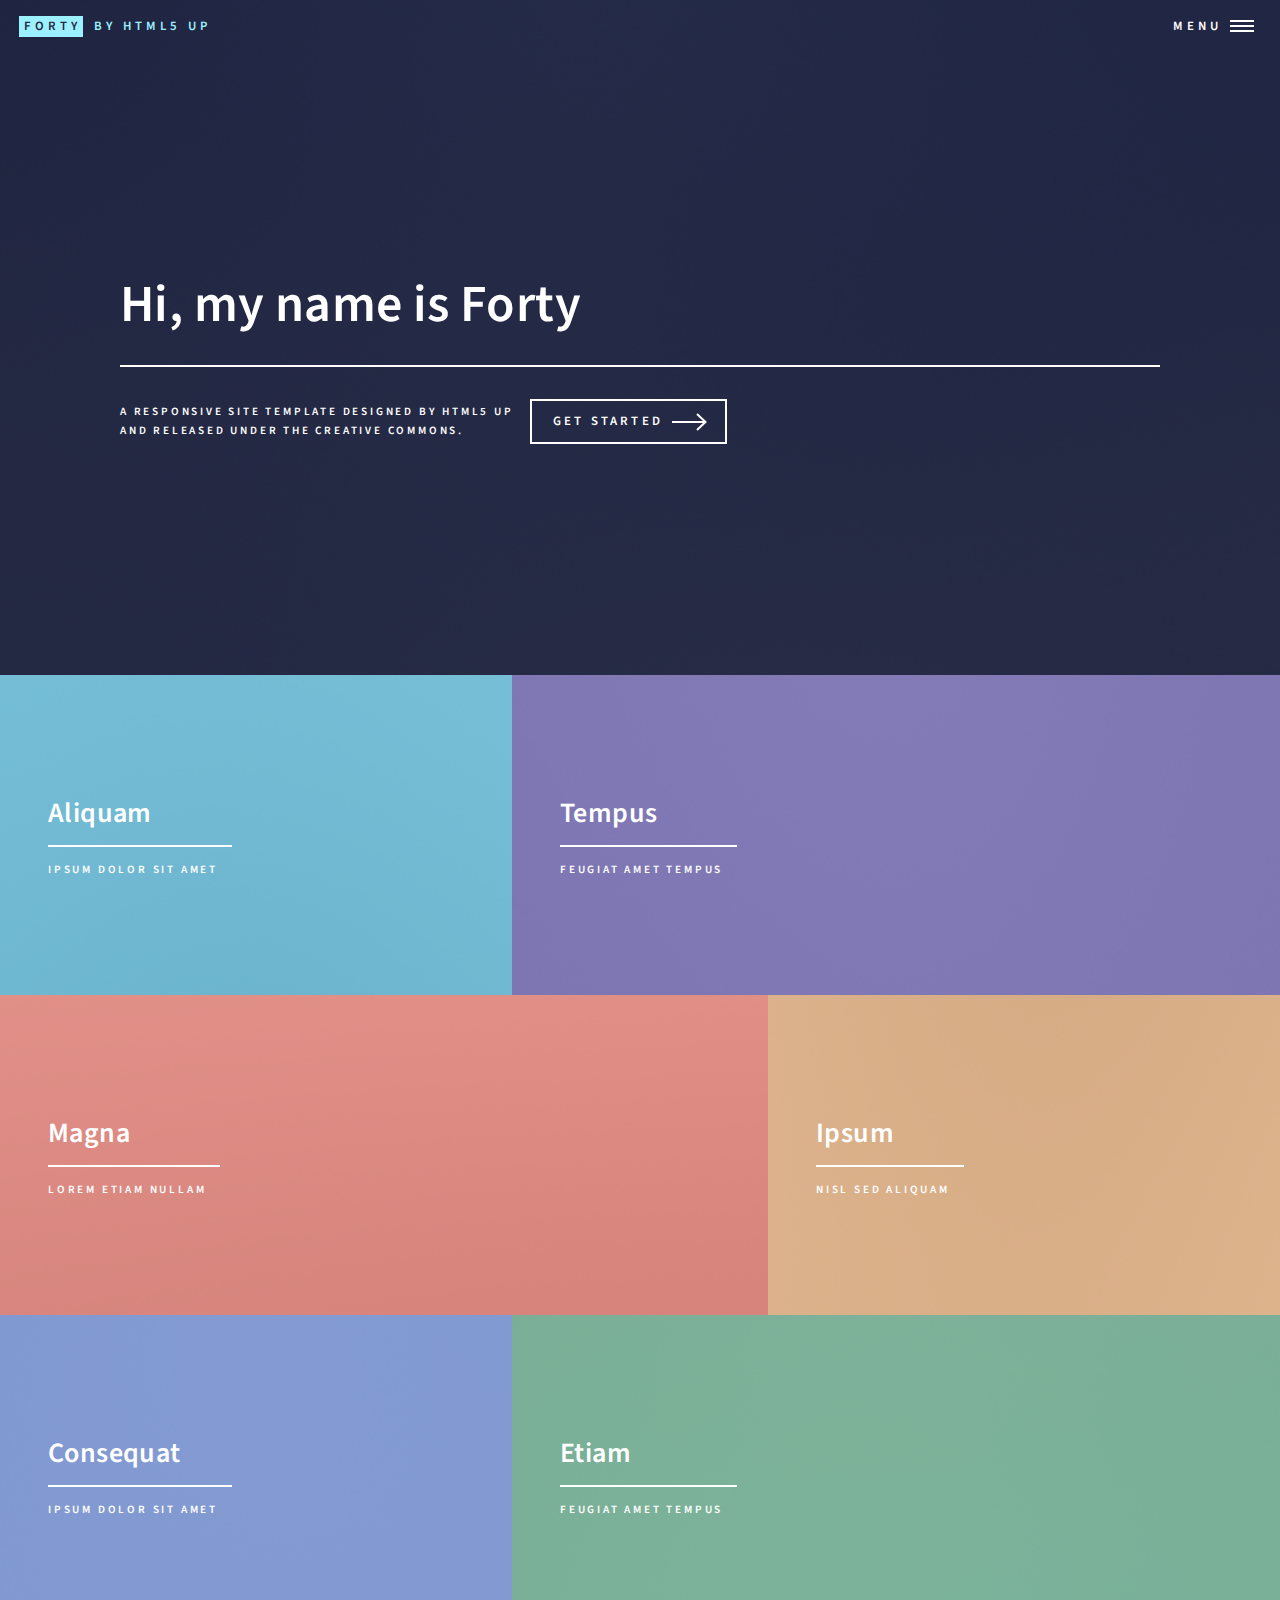
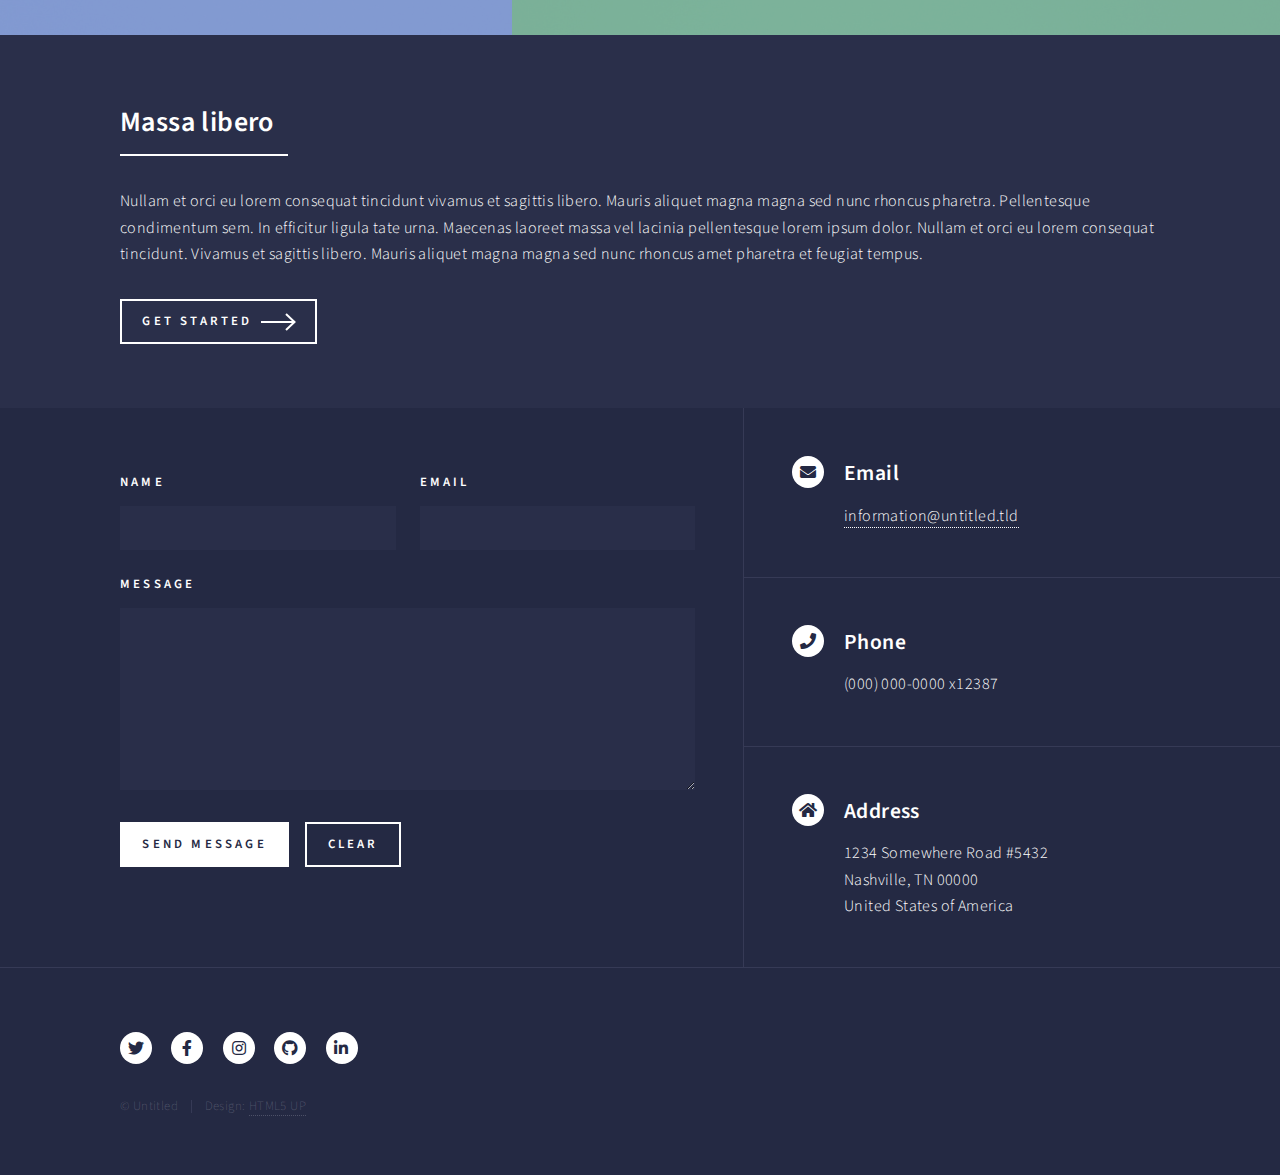
==== Website/index.html @ b8faf3b1 "add website template" ====
<!DOCTYPE HTML>
<!--
	Forty by HTML5 UP
	html5up.net | @ajlkn
	Free for personal and commercial use under the CCA 3.0 license (html5up.net/license)
-->
<html>
	<head>
		<title>Forty by HTML5 UP</title>
		<meta charset="utf-8" />
		<meta name="viewport" content="width=device-width, initial-scale=1, user-scalable=no" />
		<link rel="stylesheet" href="assets/css/main.css" />
		<noscript><link rel="stylesheet" href="assets/css/noscript.css" /></noscript>
	</head>
	<body class="is-preload">

		<!-- Wrapper -->
			<div id="wrapper">

				<!-- Header -->
					<header id="header" class="alt">
						<a href="index.html" class="logo"><strong>Forty</strong> <span>by HTML5 UP</span></a>
						<nav>
							<a href="#menu">Menu</a>
						</nav>
					</header>

				<!-- Menu -->
					<nav id="menu">
						<ul class="links">
							<li><a href="index.html">Home</a></li>
							<li><a href="landing.html">Landing</a></li>
							<li><a href="generic.html">Generic</a></li>
							<li><a href="elements.html">Elements</a></li>
						</ul>
						<ul class="actions stacked">
							<li><a href="#" class="button primary fit">Get Started</a></li>
							<li><a href="#" class="button fit">Log In</a></li>
						</ul>
					</nav>

				<!-- Banner -->
					<section id="banner" class="major">
						<div class="inner">
							<header class="major">
								<h1>Hi, my name is Forty</h1>
							</header>
							<div class="content">
								<p>A responsive site template designed by HTML5 UP<br />
								and released under the Creative Commons.</p>
								<ul class="actions">
									<li><a href="#one" class="button next scrolly">Get Started</a></li>
								</ul>
							</div>
						</div>
					</section>

				<!-- Main -->
					<div id="main">

						<!-- One -->
							<section id="one" class="tiles">
								<article>
									<span class="image">
										<img src="images/pic01.jpg" alt="" />
									</span>
									<header class="major">
										<h3><a href="landing.html" class="link">Aliquam</a></h3>
										<p>Ipsum dolor sit amet</p>
									</header>
								</article>
								<article>
									<span class="image">
										<img src="images/pic02.jpg" alt="" />
									</span>
									<header class="major">
										<h3><a href="landing.html" class="link">Tempus</a></h3>
										<p>feugiat amet tempus</p>
									</header>
								</article>
								<article>
									<span class="image">
										<img src="images/pic03.jpg" alt="" />
									</span>
									<header class="major">
										<h3><a href="landing.html" class="link">Magna</a></h3>
										<p>Lorem etiam nullam</p>
									</header>
								</article>
								<article>
									<span class="image">
										<img src="images/pic04.jpg" alt="" />
									</span>
									<header class="major">
										<h3><a href="landing.html" class="link">Ipsum</a></h3>
										<p>Nisl sed aliquam</p>
									</header>
								</article>
								<article>
									<span class="image">
										<img src="images/pic05.jpg" alt="" />
									</span>
									<header class="major">
										<h3><a href="landing.html" class="link">Consequat</a></h3>
										<p>Ipsum dolor sit amet</p>
									</header>
								</article>
								<article>
									<span class="image">
										<img src="images/pic06.jpg" alt="" />
									</span>
									<header class="major">
										<h3><a href="landing.html" class="link">Etiam</a></h3>
										<p>Feugiat amet tempus</p>
									</header>
								</article>
							</section>

						<!-- Two -->
							<section id="two">
								<div class="inner">
									<header class="major">
										<h2>Massa libero</h2>
									</header>
									<p>Nullam et orci eu lorem consequat tincidunt vivamus et sagittis libero. Mauris aliquet magna magna sed nunc rhoncus pharetra. Pellentesque condimentum sem. In efficitur ligula tate urna. Maecenas laoreet massa vel lacinia pellentesque lorem ipsum dolor. Nullam et orci eu lorem consequat tincidunt. Vivamus et sagittis libero. Mauris aliquet magna magna sed nunc rhoncus amet pharetra et feugiat tempus.</p>
									<ul class="actions">
										<li><a href="landing.html" class="button next">Get Started</a></li>
									</ul>
								</div>
							</section>

					</div>

				<!-- Contact -->
					<section id="contact">
						<div class="inner">
							<section>
								<form method="post" action="#">
									<div class="fields">
										<div class="field half">
											<label for="name">Name</label>
											<input type="text" name="name" id="name" />
										</div>
										<div class="field half">
											<label for="email">Email</label>
											<input type="text" name="email" id="email" />
										</div>
										<div class="field">
											<label for="message">Message</label>
											<textarea name="message" id="message" rows="6"></textarea>
										</div>
									</div>
									<ul class="actions">
										<li><input type="submit" value="Send Message" class="primary" /></li>
										<li><input type="reset" value="Clear" /></li>
									</ul>
								</form>
							</section>
							<section class="split">
								<section>
									<div class="contact-method">
										<span class="icon solid alt fa-envelope"></span>
										<h3>Email</h3>
										<a href="#">information@untitled.tld</a>
									</div>
								</section>
								<section>
									<div class="contact-method">
										<span class="icon solid alt fa-phone"></span>
										<h3>Phone</h3>
										<span>(000) 000-0000 x12387</span>
									</div>
								</section>
								<section>
									<div class="contact-method">
										<span class="icon solid alt fa-home"></span>
										<h3>Address</h3>
										<span>1234 Somewhere Road #5432<br />
										Nashville, TN 00000<br />
										United States of America</span>
									</div>
								</section>
							</section>
						</div>
					</section>

				<!-- Footer -->
					<footer id="footer">
						<div class="inner">
							<ul class="icons">
								<li><a href="#" class="icon brands alt fa-twitter"><span class="label">Twitter</span></a></li>
								<li><a href="#" class="icon brands alt fa-facebook-f"><span class="label">Facebook</span></a></li>
								<li><a href="#" class="icon brands alt fa-instagram"><span class="label">Instagram</span></a></li>
								<li><a href="#" class="icon brands alt fa-github"><span class="label">GitHub</span></a></li>
								<li><a href="#" class="icon brands alt fa-linkedin-in"><span class="label">LinkedIn</span></a></li>
							</ul>
							<ul class="copyright">
								<li>&copy; Untitled</li><li>Design: <a href="https://html5up.net">HTML5 UP</a></li>
							</ul>
						</div>
					</footer>

			</div>

		<!-- Scripts -->
			<script src="assets/js/jquery.min.js"></script>
			<script src="assets/js/jquery.scrolly.min.js"></script>
			<script src="assets/js/jquery.scrollex.min.js"></script>
			<script src="assets/js/browser.min.js"></script>
			<script src="assets/js/breakpoints.min.js"></script>
			<script src="assets/js/util.js"></script>
			<script src="assets/js/main.js"></script>

	</body>
</html>
---- Website/assets/css/main.css ----
@import url(fontawesome-all.min.css);
@import url("https://fonts.googleapis.com/css?family=Source+Sans+Pro:300,300italic,600,600italic");

/*
	Forty by HTML5 UP
	html5up.net | @ajlkn
	Free for personal and commercial use under the CCA 3.0 license (html5up.net/license)
*/

html, body, div, span, applet, object,
iframe, h1, h2, h3, h4, h5, h6, p, blockquote,
pre, a, abbr, acronym, address, big, cite,
code, del, dfn, em, img, ins, kbd, q, s, samp,
small, strike, strong, sub, sup, tt, var, b,
u, i, center, dl, dt, dd, ol, ul, li, fieldset,
form, label, legend, table, caption, tbody,
tfoot, thead, tr, th, td, article, aside,
canvas, details, embed, figure, figcaption,
footer, header, hgroup, menu, nav, output, ruby,
section, summary, time, mark, audio, video {
	margin: 0;
	padding: 0;
	border: 0;
	font-size: 100%;
	font: inherit;
	vertical-align: baseline;}

article, aside, details, figcaption, figure,
footer, header, hgroup, menu, nav, section {
	display: block;}

body {
	line-height: 1;
}

ol, ul {
	list-style: none;
}

blockquote, q {
	quotes: none;
}

	blockquote:before, blockquote:after, q:before, q:after {
		content: '';
		content: none;
	}

table {
	border-collapse: collapse;
	border-spacing: 0;
}

body {
	-webkit-text-size-adjust: none;
}

mark {
	background-color: transparent;
	color: inherit;
}

input::-moz-focus-inner {
	border: 0;
	padding: 0;
}

input, select, textarea {
	-moz-appearance: none;
	-webkit-appearance: none;
	-ms-appearance: none;
	appearance: none;
}

/* Basic */

	@-ms-viewport {
		width: device-width;
	}

	body {
		-ms-overflow-style: scrollbar;
	}

	@media screen and (max-width: 480px) {

		html, body {
			min-width: 320px;
		}

	}

	html {
		box-sizing: border-box;
	}

	*, *:before, *:after {
		box-sizing: inherit;
	}

	body {
		background: #242943;
	}

		body.is-preload *, body.is-preload *:before, body.is-preload *:after {
			-moz-animation: none !important;
			-webkit-animation: none !important;
			-ms-animation: none !important;
			animation: none !important;
			-moz-transition: none !important;
			-webkit-transition: none !important;
			-ms-transition: none !important;
			transition: none !important;
		}

/* Type */

	body, input, select, textarea {
		color: #ffffff;
		font-family: "Source Sans Pro", Helvetica, sans-serif;
		font-size: 17pt;
		font-weight: 300;
		letter-spacing: 0.025em;
		line-height: 1.65;
	}

		@media screen and (max-width: 1680px) {

			body, input, select, textarea {
				font-size: 14pt;
			}

		}

		@media screen and (max-width: 1280px) {

			body, input, select, textarea {
				font-size: 12pt;
			}

		}

		@media screen and (max-width: 360px) {

			body, input, select, textarea {
				font-size: 11pt;
			}

		}

	a {
		-moz-transition: color 0.2s ease-in-out, border-bottom-color 0.2s ease-in-out;
		-webkit-transition: color 0.2s ease-in-out, border-bottom-color 0.2s ease-in-out;
		-ms-transition: color 0.2s ease-in-out, border-bottom-color 0.2s ease-in-out;
		transition: color 0.2s ease-in-out, border-bottom-color 0.2s ease-in-out;
		border-bottom: dotted 1px;
		color: inherit;
		text-decoration: none;
	}

		a:hover {
			border-bottom-color: transparent;
			color: #9bf1ff !important;
		}

		a:active {
			color: #53e3fb !important;
		}

	strong, b {
		color: #ffffff;
		font-weight: 600;
	}

	em, i {
		font-style: italic;
	}

	p {
		margin: 0 0 2em 0;
	}

	h1, h2, h3, h4, h5, h6 {
		color: #ffffff;
		font-weight: 600;
		line-height: 1.65;
		margin: 0 0 1em 0;
	}

		h1 a, h2 a, h3 a, h4 a, h5 a, h6 a {
			color: inherit;
			border-bottom: 0;
		}

	h1 {
		font-size: 2.5em;
	}

	h2 {
		font-size: 1.75em;
	}

	h3 {
		font-size: 1.35em;
	}

	h4 {
		font-size: 1.1em;
	}

	h5 {
		font-size: 0.9em;
	}

	h6 {
		font-size: 0.7em;
	}

	@media screen and (max-width: 736px) {

		h1 {
			font-size: 2em;
		}

		h2 {
			font-size: 1.5em;
		}

		h3 {
			font-size: 1.25em;
		}

	}

	sub {
		font-size: 0.8em;
		position: relative;
		top: 0.5em;
	}

	sup {
		font-size: 0.8em;
		position: relative;
		top: -0.5em;
	}

	blockquote {
		border-left: solid 4px rgba(212, 212, 255, 0.1);
		font-style: italic;
		margin: 0 0 2em 0;
		padding: 0.5em 0 0.5em 2em;
	}

	code {
		background: rgba(212, 212, 255, 0.035);
		font-family: "Courier New", monospace;
		font-size: 0.9em;
		margin: 0 0.25em;
		padding: 0.25em 0.65em;
	}

	pre {
		-webkit-overflow-scrolling: touch;
		font-family: "Courier New", monospace;
		font-size: 0.9em;
		margin: 0 0 2em 0;
	}

		pre code {
			display: block;
			line-height: 1.75;
			padding: 1em 1.5em;
			overflow-x: auto;
		}

	hr {
		border: 0;
		border-bottom: solid 1px rgba(212, 212, 255, 0.1);
		margin: 2em 0;
	}

		hr.major {
			margin: 3em 0;
		}

	.align-left {
		text-align: left;
	}

	.align-center {
		text-align: center;
	}

	.align-right {
		text-align: right;
	}

/* Row */

	.row {
		display: flex;
		flex-wrap: wrap;
		box-sizing: border-box;
		align-items: stretch;
	}

		.row > * {
			box-sizing: border-box;
		}

		.row.gtr-uniform > * > :last-child {
			margin-bottom: 0;
		}

		.row.aln-left {
			justify-content: flex-start;
		}

		.row.aln-center {
			justify-content: center;
		}

		.row.aln-right {
			justify-content: flex-end;
		}

		.row.aln-top {
			align-items: flex-start;
		}

		.row.aln-middle {
			align-items: center;
		}

		.row.aln-bottom {
			align-items: flex-end;
		}

		.row > .imp {
			order: -1;
		}

		.row > .col-1 {
			width: 8.33333%;
		}

		.row > .off-1 {
			margin-left: 8.33333%;
		}

		.row > .col-2 {
			width: 16.66667%;
		}

		.row > .off-2 {
			margin-left: 16.66667%;
		}

		.row > .col-3 {
			width: 25%;
		}

		.row > .off-3 {
			margin-left: 25%;
		}

		.row > .col-4 {
			width: 33.33333%;
		}

		.row > .off-4 {
			margin-left: 33.33333%;
		}

		.row > .col-5 {
			width: 41.66667%;
		}

		.row > .off-5 {
			margin-left: 41.66667%;
		}

		.row > .col-6 {
			width: 50%;
		}

		.row > .off-6 {
			margin-left: 50%;
		}

		.row > .col-7 {
			width: 58.33333%;
		}

		.row > .off-7 {
			margin-left: 58.33333%;
		}

		.row > .col-8 {
			width: 66.66667%;
		}

		.row > .off-8 {
			margin-left: 66.66667%;
		}

		.row > .col-9 {
			width: 75%;
		}

		.row > .off-9 {
			margin-left: 75%;
		}

		.row > .col-10 {
			width: 83.33333%;
		}

		.row > .off-10 {
			margin-left: 83.33333%;
		}

		.row > .col-11 {
			width: 91.66667%;
		}

		.row > .off-11 {
			margin-left: 91.66667%;
		}

		.row > .col-12 {
			width: 100%;
		}

		.row > .off-12 {
			margin-left: 100%;
		}

		.row.gtr-0 {
			margin-top: 0;
			margin-left: 0em;
		}

			.row.gtr-0 > * {
				padding: 0 0 0 0em;
			}

			.row.gtr-0.gtr-uniform {
				margin-top: 0em;
			}

				.row.gtr-0.gtr-uniform > * {
					padding-top: 0em;
				}

		.row.gtr-25 {
			margin-top: 0;
			margin-left: -0.5em;
		}

			.row.gtr-25 > * {
				padding: 0 0 0 0.5em;
			}

			.row.gtr-25.gtr-uniform {
				margin-top: -0.5em;
			}

				.row.gtr-25.gtr-uniform > * {
					padding-top: 0.5em;
				}

		.row.gtr-50 {
			margin-top: 0;
			margin-left: -1em;
		}

			.row.gtr-50 > * {
				padding: 0 0 0 1em;
			}

			.row.gtr-50.gtr-uniform {
				margin-top: -1em;
			}

				.row.gtr-50.gtr-uniform > * {
					padding-top: 1em;
				}

		.row {
			margin-top: 0;
			margin-left: -2em;
		}

			.row > * {
				padding: 0 0 0 2em;
			}

			.row.gtr-uniform {
				margin-top: -2em;
			}

				.row.gtr-uniform > * {
					padding-top: 2em;
				}

		.row.gtr-150 {
			margin-top: 0;
			margin-left: -3em;
		}

			.row.gtr-150 > * {
				padding: 0 0 0 3em;
			}

			.row.gtr-150.gtr-uniform {
				margin-top: -3em;
			}

				.row.gtr-150.gtr-uniform > * {
					padding-top: 3em;
				}

		.row.gtr-200 {
			margin-top: 0;
			margin-left: -4em;
		}

			.row.gtr-200 > * {
				padding: 0 0 0 4em;
			}

			.row.gtr-200.gtr-uniform {
				margin-top: -4em;
			}

				.row.gtr-200.gtr-uniform > * {
					padding-top: 4em;
				}

		@media screen and (max-width: 1680px) {

			.row {
				display: flex;
				flex-wrap: wrap;
				box-sizing: border-box;
				align-items: stretch;
			}

				.row > * {
					box-sizing: border-box;
				}

				.row.gtr-uniform > * > :last-child {
					margin-bottom: 0;
				}

				.row.aln-left {
					justify-content: flex-start;
				}

				.row.aln-center {
					justify-content: center;
				}

				.row.aln-right {
					justify-content: flex-end;
				}

				.row.aln-top {
					align-items: flex-start;
				}

				.row.aln-middle {
					align-items: center;
				}

				.row.aln-bottom {
					align-items: flex-end;
				}

				.row > .imp-xlarge {
					order: -1;
				}

				.row > .col-1-xlarge {
					width: 8.33333%;
				}

				.row > .off-1-xlarge {
					margin-left: 8.33333%;
				}

				.row > .col-2-xlarge {
					width: 16.66667%;
				}

				.row > .off-2-xlarge {
					margin-left: 16.66667%;
				}

				.row > .col-3-xlarge {
					width: 25%;
				}

				.row > .off-3-xlarge {
					margin-left: 25%;
				}

				.row > .col-4-xlarge {
					width: 33.33333%;
				}

				.row > .off-4-xlarge {
					margin-left: 33.33333%;
				}

				.row > .col-5-xlarge {
					width: 41.66667%;
				}

				.row > .off-5-xlarge {
					margin-left: 41.66667%;
				}

				.row > .col-6-xlarge {
					width: 50%;
				}

				.row > .off-6-xlarge {
					margin-left: 50%;
				}

				.row > .col-7-xlarge {
					width: 58.33333%;
				}

				.row > .off-7-xlarge {
					margin-left: 58.33333%;
				}

				.row > .col-8-xlarge {
					width: 66.66667%;
				}

				.row > .off-8-xlarge {
					margin-left: 66.66667%;
				}

				.row > .col-9-xlarge {
					width: 75%;
				}

				.row > .off-9-xlarge {
					margin-left: 75%;
				}

				.row > .col-10-xlarge {
					width: 83.33333%;
				}

				.row > .off-10-xlarge {
					margin-left: 83.33333%;
				}

				.row > .col-11-xlarge {
					width: 91.66667%;
				}

				.row > .off-11-xlarge {
					margin-left: 91.66667%;
				}

				.row > .col-12-xlarge {
					width: 100%;
				}

				.row > .off-12-xlarge {
					margin-left: 100%;
				}

				.row.gtr-0 {
					margin-top: 0;
					margin-left: 0em;
				}

					.row.gtr-0 > * {
						padding: 0 0 0 0em;
					}

					.row.gtr-0.gtr-uniform {
						margin-top: 0em;
					}

						.row.gtr-0.gtr-uniform > * {
							padding-top: 0em;
						}

				.row.gtr-25 {
					margin-top: 0;
					margin-left: -0.5em;
				}

					.row.gtr-25 > * {
						padding: 0 0 0 0.5em;
					}

					.row.gtr-25.gtr-uniform {
						margin-top: -0.5em;
					}

						.row.gtr-25.gtr-uniform > * {
							padding-top: 0.5em;
						}

				.row.gtr-50 {
					margin-top: 0;
					margin-left: -1em;
				}

					.row.gtr-50 > * {
						padding: 0 0 0 1em;
					}

					.row.gtr-50.gtr-uniform {
						margin-top: -1em;
					}

						.row.gtr-50.gtr-uniform > * {
							padding-top: 1em;
						}

				.row {
					margin-top: 0;
					margin-left: -2em;
				}

					.row > * {
						padding: 0 0 0 2em;
					}

					.row.gtr-uniform {
						margin-top: -2em;
					}

						.row.gtr-uniform > * {
							padding-top: 2em;
						}

				.row.gtr-150 {
					margin-top: 0;
					margin-left: -3em;
				}

					.row.gtr-150 > * {
						padding: 0 0 0 3em;
					}

					.row.gtr-150.gtr-uniform {
						margin-top: -3em;
					}

						.row.gtr-150.gtr-uniform > * {
							padding-top: 3em;
						}

				.row.gtr-200 {
					margin-top: 0;
					margin-left: -4em;
				}

					.row.gtr-200 > * {
						padding: 0 0 0 4em;
					}

					.row.gtr-200.gtr-uniform {
						margin-top: -4em;
					}

						.row.gtr-200.gtr-uniform > * {
							padding-top: 4em;
						}

		}

		@media screen and (max-width: 1280px) {

			.row {
				display: flex;
				flex-wrap: wrap;
				box-sizing: border-box;
				align-items: stretch;
			}

				.row > * {
					box-sizing: border-box;
				}

				.row.gtr-uniform > * > :last-child {
					margin-bottom: 0;
				}

				.row.aln-left {
					justify-content: flex-start;
				}

				.row.aln-center {
					justify-content: center;
				}

				.row.aln-right {
					justify-content: flex-end;
				}

				.row.aln-top {
					align-items: flex-start;
				}

				.row.aln-middle {
					align-items: center;
				}

				.row.aln-bottom {
					align-items: flex-end;
				}

				.row > .imp-large {
					order: -1;
				}

				.row > .col-1-large {
					width: 8.33333%;
				}

				.row > .off-1-large {
					margin-left: 8.33333%;
				}

				.row > .col-2-large {
					width: 16.66667%;
				}

				.row > .off-2-large {
					margin-left: 16.66667%;
				}

				.row > .col-3-large {
					width: 25%;
				}

				.row > .off-3-large {
					margin-left: 25%;
				}

				.row > .col-4-large {
					width: 33.33333%;
				}

				.row > .off-4-large {
					margin-left: 33.33333%;
				}

				.row > .col-5-large {
					width: 41.66667%;
				}

				.row > .off-5-large {
					margin-left: 41.66667%;
				}

				.row > .col-6-large {
					width: 50%;
				}

				.row > .off-6-large {
					margin-left: 50%;
				}

				.row > .col-7-large {
					width: 58.33333%;
				}

				.row > .off-7-large {
					margin-left: 58.33333%;
				}

				.row > .col-8-large {
					width: 66.66667%;
				}

				.row > .off-8-large {
					margin-left: 66.66667%;
				}

				.row > .col-9-large {
					width: 75%;
				}

				.row > .off-9-large {
					margin-left: 75%;
				}

				.row > .col-10-large {
					width: 83.33333%;
				}

				.row > .off-10-large {
					margin-left: 83.33333%;
				}

				.row > .col-11-large {
					width: 91.66667%;
				}

				.row > .off-11-large {
					margin-left: 91.66667%;
				}

				.row > .col-12-large {
					width: 100%;
				}

				.row > .off-12-large {
					margin-left: 100%;
				}

				.row.gtr-0 {
					margin-top: 0;
					margin-left: 0em;
				}

					.row.gtr-0 > * {
						padding: 0 0 0 0em;
					}

					.row.gtr-0.gtr-uniform {
						margin-top: 0em;
					}

						.row.gtr-0.gtr-uniform > * {
							padding-top: 0em;
						}

				.row.gtr-25 {
					margin-top: 0;
					margin-left: -0.375em;
				}

					.row.gtr-25 > * {
						padding: 0 0 0 0.375em;
					}

					.row.gtr-25.gtr-uniform {
						margin-top: -0.375em;
					}

						.row.gtr-25.gtr-uniform > * {
							padding-top: 0.375em;
						}

				.row.gtr-50 {
					margin-top: 0;
					margin-left: -0.75em;
				}

					.row.gtr-50 > * {
						padding: 0 0 0 0.75em;
					}

					.row.gtr-50.gtr-uniform {
						margin-top: -0.75em;
					}

						.row.gtr-50.gtr-uniform > * {
							padding-top: 0.75em;
						}

				.row {
					margin-top: 0;
					margin-left: -1.5em;
				}

					.row > * {
						padding: 0 0 0 1.5em;
					}

					.row.gtr-uniform {
						margin-top: -1.5em;
					}

						.row.gtr-uniform > * {
							padding-top: 1.5em;
						}

				.row.gtr-150 {
					margin-top: 0;
					margin-left: -2.25em;
				}

					.row.gtr-150 > * {
						padding: 0 0 0 2.25em;
					}

					.row.gtr-150.gtr-uniform {
						margin-top: -2.25em;
					}

						.row.gtr-150.gtr-uniform > * {
							padding-top: 2.25em;
						}

				.row.gtr-200 {
					margin-top: 0;
					margin-left: -3em;
				}

					.row.gtr-200 > * {
						padding: 0 0 0 3em;
					}

					.row.gtr-200.gtr-uniform {
						margin-top: -3em;
					}

						.row.gtr-200.gtr-uniform > * {
							padding-top: 3em;
						}

		}

		@media screen and (max-width: 980px) {

			.row {
				display: flex;
				flex-wrap: wrap;
				box-sizing: border-box;
				align-items: stretch;
			}

				.row > * {
					box-sizing: border-box;
				}

				.row.gtr-uniform > * > :last-child {
					margin-bottom: 0;
				}

				.row.aln-left {
					justify-content: flex-start;
				}

				.row.aln-center {
					justify-content: center;
				}

				.row.aln-right {
					justify-content: flex-end;
				}

				.row.aln-top {
					align-items: flex-start;
				}

				.row.aln-middle {
					align-items: center;
				}

				.row.aln-bottom {
					align-items: flex-end;
				}

				.row > .imp-medium {
					order: -1;
				}

				.row > .col-1-medium {
					width: 8.33333%;
				}

				.row > .off-1-medium {
					margin-left: 8.33333%;
				}

				.row > .col-2-medium {
					width: 16.66667%;
				}

				.row > .off-2-medium {
					margin-left: 16.66667%;
				}

				.row > .col-3-medium {
					width: 25%;
				}

				.row > .off-3-medium {
					margin-left: 25%;
				}

				.row > .col-4-medium {
					width: 33.33333%;
				}

				.row > .off-4-medium {
					margin-left: 33.33333%;
				}

				.row > .col-5-medium {
					width: 41.66667%;
				}

				.row > .off-5-medium {
					margin-left: 41.66667%;
				}

				.row > .col-6-medium {
					width: 50%;
				}

				.row > .off-6-medium {
					margin-left: 50%;
				}

				.row > .col-7-medium {
					width: 58.33333%;
				}

				.row > .off-7-medium {
					margin-left: 58.33333%;
				}

				.row > .col-8-medium {
					width: 66.66667%;
				}

				.row > .off-8-medium {
					margin-left: 66.66667%;
				}

				.row > .col-9-medium {
					width: 75%;
				}

				.row > .off-9-medium {
					margin-left: 75%;
				}

				.row > .col-10-medium {
					width: 83.33333%;
				}

				.row > .off-10-medium {
					margin-left: 83.33333%;
				}

				.row > .col-11-medium {
					width: 91.66667%;
				}

				.row > .off-11-medium {
					margin-left: 91.66667%;
				}

				.row > .col-12-medium {
					width: 100%;
				}

				.row > .off-12-medium {
					margin-left: 100%;
				}

				.row.gtr-0 {
					margin-top: 0;
					margin-left: 0em;
				}

					.row.gtr-0 > * {
						padding: 0 0 0 0em;
					}

					.row.gtr-0.gtr-uniform {
						margin-top: 0em;
					}

						.row.gtr-0.gtr-uniform > * {
							padding-top: 0em;
						}

				.row.gtr-25 {
					margin-top: 0;
					margin-left: -0.375em;
				}

					.row.gtr-25 > * {
						padding: 0 0 0 0.375em;
					}

					.row.gtr-25.gtr-uniform {
						margin-top: -0.375em;
					}

						.row.gtr-25.gtr-uniform > * {
							padding-top: 0.375em;
						}

				.row.gtr-50 {
					margin-top: 0;
					margin-left: -0.75em;
				}

					.row.gtr-50 > * {
						padding: 0 0 0 0.75em;
					}

					.row.gtr-50.gtr-uniform {
						margin-top: -0.75em;
					}

						.row.gtr-50.gtr-uniform > * {
							padding-top: 0.75em;
						}

				.row {
					margin-top: 0;
					margin-left: -1.5em;
				}

					.row > * {
						padding: 0 0 0 1.5em;
					}

					.row.gtr-uniform {
						margin-top: -1.5em;
					}

						.row.gtr-uniform > * {
							padding-top: 1.5em;
						}

				.row.gtr-150 {
					margin-top: 0;
					margin-left: -2.25em;
				}

					.row.gtr-150 > * {
						padding: 0 0 0 2.25em;
					}

					.row.gtr-150.gtr-uniform {
						margin-top: -2.25em;
					}

						.row.gtr-150.gtr-uniform > * {
							padding-top: 2.25em;
						}

				.row.gtr-200 {
					margin-top: 0;
					margin-left: -3em;
				}

					.row.gtr-200 > * {
						padding: 0 0 0 3em;
					}

					.row.gtr-200.gtr-uniform {
						margin-top: -3em;
					}

						.row.gtr-200.gtr-uniform > * {
							padding-top: 3em;
						}

		}

		@media screen and (max-width: 736px) {

			.row {
				display: flex;
				flex-wrap: wrap;
				box-sizing: border-box;
				align-items: stretch;
			}

				.row > * {
					box-sizing: border-box;
				}

				.row.gtr-uniform > * > :last-child {
					margin-bottom: 0;
				}

				.row.aln-left {
					justify-content: flex-start;
				}

				.row.aln-center {
					justify-content: center;
				}

				.row.aln-right {
					justify-content: flex-end;
				}

				.row.aln-top {
					align-items: flex-start;
				}

				.row.aln-middle {
					align-items: center;
				}

				.row.aln-bottom {
					align-items: flex-end;
				}

				.row > .imp-small {
					order: -1;
				}

				.row > .col-1-small {
					width: 8.33333%;
				}

				.row > .off-1-small {
					margin-left: 8.33333%;
				}

				.row > .col-2-small {
					width: 16.66667%;
				}

				.row > .off-2-small {
					margin-left: 16.66667%;
				}

				.row > .col-3-small {
					width: 25%;
				}

				.row > .off-3-small {
					margin-left: 25%;
				}

				.row > .col-4-small {
					width: 33.33333%;
				}

				.row > .off-4-small {
					margin-left: 33.33333%;
				}

				.row > .col-5-small {
					width: 41.66667%;
				}

				.row > .off-5-small {
					margin-left: 41.66667%;
				}

				.row > .col-6-small {
					width: 50%;
				}

				.row > .off-6-small {
					margin-left: 50%;
				}

				.row > .col-7-small {
					width: 58.33333%;
				}

				.row > .off-7-small {
					margin-left: 58.33333%;
				}

				.row > .col-8-small {
					width: 66.66667%;
				}

				.row > .off-8-small {
					margin-left: 66.66667%;
				}

				.row > .col-9-small {
					width: 75%;
				}

				.row > .off-9-small {
					margin-left: 75%;
				}

				.row > .col-10-small {
					width: 83.33333%;
				}

				.row > .off-10-small {
					margin-left: 83.33333%;
				}

				.row > .col-11-small {
					width: 91.66667%;
				}

				.row > .off-11-small {
					margin-left: 91.66667%;
				}

				.row > .col-12-small {
					width: 100%;
				}

				.row > .off-12-small {
					margin-left: 100%;
				}

				.row.gtr-0 {
					margin-top: 0;
					margin-left: 0em;
				}

					.row.gtr-0 > * {
						padding: 0 0 0 0em;
					}

					.row.gtr-0.gtr-uniform {
						margin-top: 0em;
					}

						.row.gtr-0.gtr-uniform > * {
							padding-top: 0em;
						}

				.row.gtr-25 {
					margin-top: 0;
					margin-left: -0.3125em;
				}

					.row.gtr-25 > * {
						padding: 0 0 0 0.3125em;
					}

					.row.gtr-25.gtr-uniform {
						margin-top: -0.3125em;
					}

						.row.gtr-25.gtr-uniform > * {
							padding-top: 0.3125em;
						}

				.row.gtr-50 {
					margin-top: 0;
					margin-left: -0.625em;
				}

					.row.gtr-50 > * {
						padding: 0 0 0 0.625em;
					}

					.row.gtr-50.gtr-uniform {
						margin-top: -0.625em;
					}

						.row.gtr-50.gtr-uniform > * {
							padding-top: 0.625em;
						}

				.row {
					margin-top: 0;
					margin-left: -1.25em;
				}

					.row > * {
						padding: 0 0 0 1.25em;
					}

					.row.gtr-uniform {
						margin-top: -1.25em;
					}

						.row.gtr-uniform > * {
							padding-top: 1.25em;
						}

				.row.gtr-150 {
					margin-top: 0;
					margin-left: -1.875em;
				}

					.row.gtr-150 > * {
						padding: 0 0 0 1.875em;
					}

					.row.gtr-150.gtr-uniform {
						margin-top: -1.875em;
					}

						.row.gtr-150.gtr-uniform > * {
							padding-top: 1.875em;
						}

				.row.gtr-200 {
					margin-top: 0;
					margin-left: -2.5em;
				}

					.row.gtr-200 > * {
						padding: 0 0 0 2.5em;
					}

					.row.gtr-200.gtr-uniform {
						margin-top: -2.5em;
					}

						.row.gtr-200.gtr-uniform > * {
							padding-top: 2.5em;
						}

		}

		@media screen and (max-width: 480px) {

			.row {
				display: flex;
				flex-wrap: wrap;
				box-sizing: border-box;
				align-items: stretch;
			}

				.row > * {
					box-sizing: border-box;
				}

				.row.gtr-uniform > * > :last-child {
					margin-bottom: 0;
				}

				.row.aln-left {
					justify-content: flex-start;
				}

				.row.aln-center {
					justify-content: center;
				}

				.row.aln-right {
					justify-content: flex-end;
				}

				.row.aln-top {
					align-items: flex-start;
				}

				.row.aln-middle {
					align-items: center;
				}

				.row.aln-bottom {
					align-items: flex-end;
				}

				.row > .imp-xsmall {
					order: -1;
				}

				.row > .col-1-xsmall {
					width: 8.33333%;
				}

				.row > .off-1-xsmall {
					margin-left: 8.33333%;
				}

				.row > .col-2-xsmall {
					width: 16.66667%;
				}

				.row > .off-2-xsmall {
					margin-left: 16.66667%;
				}

				.row > .col-3-xsmall {
					width: 25%;
				}

				.row > .off-3-xsmall {
					margin-left: 25%;
				}

				.row > .col-4-xsmall {
					width: 33.33333%;
				}

				.row > .off-4-xsmall {
					margin-left: 33.33333%;
				}

				.row > .col-5-xsmall {
					width: 41.66667%;
				}

				.row > .off-5-xsmall {
					margin-left: 41.66667%;
				}

				.row > .col-6-xsmall {
					width: 50%;
				}

				.row > .off-6-xsmall {
					margin-left: 50%;
				}

				.row > .col-7-xsmall {
					width: 58.33333%;
				}

				.row > .off-7-xsmall {
					margin-left: 58.33333%;
				}

				.row > .col-8-xsmall {
					width: 66.66667%;
				}

				.row > .off-8-xsmall {
					margin-left: 66.66667%;
				}

				.row > .col-9-xsmall {
					width: 75%;
				}

				.row > .off-9-xsmall {
					margin-left: 75%;
				}

				.row > .col-10-xsmall {
					width: 83.33333%;
				}

				.row > .off-10-xsmall {
					margin-left: 83.33333%;
				}

				.row > .col-11-xsmall {
					width: 91.66667%;
				}

				.row > .off-11-xsmall {
					margin-left: 91.66667%;
				}

				.row > .col-12-xsmall {
					width: 100%;
				}

				.row > .off-12-xsmall {
					margin-left: 100%;
				}

				.row.gtr-0 {
					margin-top: 0;
					margin-left: 0em;
				}

					.row.gtr-0 > * {
						padding: 0 0 0 0em;
					}

					.row.gtr-0.gtr-uniform {
						margin-top: 0em;
					}

						.row.gtr-0.gtr-uniform > * {
							padding-top: 0em;
						}

				.row.gtr-25 {
					margin-top: 0;
					margin-left: -0.3125em;
				}

					.row.gtr-25 > * {
						padding: 0 0 0 0.3125em;
					}

					.row.gtr-25.gtr-uniform {
						margin-top: -0.3125em;
					}

						.row.gtr-25.gtr-uniform > * {
							padding-top: 0.3125em;
						}

				.row.gtr-50 {
					margin-top: 0;
					margin-left: -0.625em;
				}

					.row.gtr-50 > * {
						padding: 0 0 0 0.625em;
					}

					.row.gtr-50.gtr-uniform {
						margin-top: -0.625em;
					}

						.row.gtr-50.gtr-uniform > * {
							padding-top: 0.625em;
						}

				.row {
					margin-top: 0;
					margin-left: -1.25em;
				}

					.row > * {
						padding: 0 0 0 1.25em;
					}

					.row.gtr-uniform {
						margin-top: -1.25em;
					}

						.row.gtr-uniform > * {
							padding-top: 1.25em;
						}

				.row.gtr-150 {
					margin-top: 0;
					margin-left: -1.875em;
				}

					.row.gtr-150 > * {
						padding: 0 0 0 1.875em;
					}

					.row.gtr-150.gtr-uniform {
						margin-top: -1.875em;
					}

						.row.gtr-150.gtr-uniform > * {
							padding-top: 1.875em;
						}

				.row.gtr-200 {
					margin-top: 0;
					margin-left: -2.5em;
				}

					.row.gtr-200 > * {
						padding: 0 0 0 2.5em;
					}

					.row.gtr-200.gtr-uniform {
						margin-top: -2.5em;
					}

						.row.gtr-200.gtr-uniform > * {
							padding-top: 2.5em;
						}

		}

/* Section/Article */

	section.special, article.special {
		text-align: center;
	}

	header.major {
		width: -moz-max-content;
		width: -webkit-max-content;
		width: -ms-max-content;
		width: max-content;
		margin-bottom: 2em;
	}

		header.major > :first-child {
			margin-bottom: 0;
			width: calc(100% + 0.5em);
		}

			header.major > :first-child:after {
				content: '';
				background-color: #ffffff;
				display: block;
				height: 2px;
				margin: 0.325em 0 0.5em 0;
				width: 100%;
			}

		header.major > p {
			font-size: 0.7em;
			font-weight: 600;
			letter-spacing: 0.25em;
			margin-bottom: 0;
			text-transform: uppercase;
		}

		body.is-ie header.major > :first-child:after {
			max-width: 9em;
		}

		body.is-ie header.major > h1:after {
			max-width: 100% !important;
		}

	@media screen and (max-width: 736px) {

		header.major > p br {
			display: none;
		}

	}

/* Form */

	form {
		margin: 0 0 2em 0;
	}

		form > :last-child {
			margin-bottom: 0;
		}

		form > .fields {
			display: -moz-flex;
			display: -webkit-flex;
			display: -ms-flex;
			display: flex;
			-moz-flex-wrap: wrap;
			-webkit-flex-wrap: wrap;
			-ms-flex-wrap: wrap;
			flex-wrap: wrap;
			width: calc(100% + 3em);
			margin: -1.5em 0 2em -1.5em;
		}

			form > .fields > .field {
				-moz-flex-grow: 0;
				-webkit-flex-grow: 0;
				-ms-flex-grow: 0;
				flex-grow: 0;
				-moz-flex-shrink: 0;
				-webkit-flex-shrink: 0;
				-ms-flex-shrink: 0;
				flex-shrink: 0;
				padding: 1.5em 0 0 1.5em;
				width: calc(100% - 1.5em);
			}

				form > .fields > .field.half {
					width: calc(50% - 0.75em);
				}

				form > .fields > .field.third {
					width: calc(100%/3 - 0.5em);
				}

				form > .fields > .field.quarter {
					width: calc(25% - 0.375em);
				}

		@media screen and (max-width: 480px) {

			form > .fields {
				width: calc(100% + 3em);
				margin: -1.5em 0 2em -1.5em;
			}

				form > .fields > .field {
					padding: 1.5em 0 0 1.5em;
					width: calc(100% - 1.5em);
				}

					form > .fields > .field.half {
						width: calc(100% - 1.5em);
					}

					form > .fields > .field.third {
						width: calc(100% - 1.5em);
					}

					form > .fields > .field.quarter {
						width: calc(100% - 1.5em);
					}

		}

	label {
		color: #ffffff;
		display: block;
		font-size: 0.8em;
		font-weight: 600;
		letter-spacing: 0.25em;
		margin: 0 0 1em 0;
		text-transform: uppercase;
	}

	input[type="text"],
	input[type="password"],
	input[type="email"],
	input[type="tel"],
	input[type="search"],
	input[type="url"],
	select,
	textarea {
		-moz-appearance: none;
		-webkit-appearance: none;
		-ms-appearance: none;
		appearance: none;
		background: rgba(212, 212, 255, 0.035);
		border: none;
		border-radius: 0;
		color: inherit;
		display: block;
		outline: 0;
		padding: 0 1em;
		text-decoration: none;
		width: 100%;
	}

		input[type="text"]:invalid,
		input[type="password"]:invalid,
		input[type="email"]:invalid,
		input[type="tel"]:invalid,
		input[type="search"]:invalid,
		input[type="url"]:invalid,
		select:invalid,
		textarea:invalid {
			box-shadow: none;
		}

		input[type="text"]:focus,
		input[type="password"]:focus,
		input[type="email"]:focus,
		input[type="tel"]:focus,
		input[type="search"]:focus,
		input[type="url"]:focus,
		select:focus,
		textarea:focus {
			border-color: #9bf1ff;
			box-shadow: 0 0 0 2px #9bf1ff;
		}

	select {
		background-image: url("data:image/svg+xml;charset=utf8,%3Csvg xmlns='http://www.w3.org/2000/svg' width='40' height='40' preserveAspectRatio='none' viewBox='0 0 40 40'%3E%3Cpath d='M9.4,12.3l10.4,10.4l10.4-10.4c0.2-0.2,0.5-0.4,0.9-0.4c0.3,0,0.6,0.1,0.9,0.4l3.3,3.3c0.2,0.2,0.4,0.5,0.4,0.9 c0,0.4-0.1,0.6-0.4,0.9L20.7,31.9c-0.2,0.2-0.5,0.4-0.9,0.4c-0.3,0-0.6-0.1-0.9-0.4L4.3,17.3c-0.2-0.2-0.4-0.5-0.4-0.9 c0-0.4,0.1-0.6,0.4-0.9l3.3-3.3c0.2-0.2,0.5-0.4,0.9-0.4S9.1,12.1,9.4,12.3z' fill='rgba(212, 212, 255, 0.1)' /%3E%3C/svg%3E");
		background-size: 1.25rem;
		background-repeat: no-repeat;
		background-position: calc(100% - 1rem) center;
		height: 2.75em;
		padding-right: 2.75em;
		text-overflow: ellipsis;
	}

		select option {
			color: #ffffff;
			background: #242943;
		}

		select:focus::-ms-value {
			background-color: transparent;
		}

		select::-ms-expand {
			display: none;
		}

	input[type="text"],
	input[type="password"],
	input[type="email"],
	input[type="tel"],
	input[type="search"],
	input[type="url"],
	select {
		height: 2.75em;
	}

	textarea {
		padding: 0.75em 1em;
	}

	input[type="checkbox"],
	input[type="radio"] {
		-moz-appearance: none;
		-webkit-appearance: none;
		-ms-appearance: none;
		appearance: none;
		display: block;
		float: left;
		margin-right: -2em;
		opacity: 0;
		width: 1em;
		z-index: -1;
	}

		input[type="checkbox"] + label,
		input[type="radio"] + label {
			text-decoration: none;
			color: #ffffff;
			cursor: pointer;
			display: inline-block;
			font-weight: 300;
			padding-left: 2.65em;
			padding-right: 0.75em;
			position: relative;
		}

			input[type="checkbox"] + label:before,
			input[type="radio"] + label:before {
				-moz-osx-font-smoothing: grayscale;
				-webkit-font-smoothing: antialiased;
				display: inline-block;
				font-style: normal;
				font-variant: normal;
				text-rendering: auto;
				line-height: 1;
				text-transform: none !important;
				font-family: 'Font Awesome 5 Free';
				font-weight: 900;
			}

			input[type="checkbox"] + label:before,
			input[type="radio"] + label:before {
				background: rgba(212, 212, 255, 0.035);
				content: '';
				display: inline-block;
				font-size: 0.8em;
				height: 2.0625em;
				left: 0;
				letter-spacing: 0;
				line-height: 2.0625em;
				position: absolute;
				text-align: center;
				top: 0;
				width: 2.0625em;
			}

		input[type="checkbox"]:checked + label:before,
		input[type="radio"]:checked + label:before {
			background: #ffffff;
			border-color: #9bf1ff;
			content: '\f00c';
			color: #242943;
		}

		input[type="checkbox"]:focus + label:before,
		input[type="radio"]:focus + label:before {
			box-shadow: 0 0 0 2px #9bf1ff;
		}

	input[type="radio"] + label:before {
		border-radius: 100%;
	}

	::-webkit-input-placeholder {
		color: rgba(244, 244, 255, 0.2) !important;
		opacity: 1.0;
	}

	:-moz-placeholder {
		color: rgba(244, 244, 255, 0.2) !important;
		opacity: 1.0;
	}

	::-moz-placeholder {
		color: rgba(244, 244, 255, 0.2) !important;
		opacity: 1.0;
	}

	:-ms-input-placeholder {
		color: rgba(244, 244, 255, 0.2) !important;
		opacity: 1.0;
	}

/* Box */

	.box {
		border: solid 1px rgba(212, 212, 255, 0.1);
		margin-bottom: 2em;
		padding: 1.5em;
	}

		.box > :last-child,
		.box > :last-child > :last-child,
		.box > :last-child > :last-child > :last-child {
			margin-bottom: 0;
		}

		.box.alt {
			border: 0;
			border-radius: 0;
			padding: 0;
		}

/* Icon */

	.icon {
		text-decoration: none;
		border-bottom: none;
		position: relative;
	}

		.icon:before {
			-moz-osx-font-smoothing: grayscale;
			-webkit-font-smoothing: antialiased;
			display: inline-block;
			font-style: normal;
			font-variant: normal;
			text-rendering: auto;
			line-height: 1;
			text-transform: none !important;
			font-family: 'Font Awesome 5 Free';
			font-weight: 400;
		}

		.icon > .label {
			display: none;
		}

		.icon:before {
			line-height: inherit;
		}

		.icon.solid:before {
			font-weight: 900;
		}

		.icon.brands:before {
			font-family: 'Font Awesome 5 Brands';
		}

		.icon.alt:before {
			background-color: #ffffff;
			border-radius: 100%;
			color: #242943;
			display: inline-block;
			height: 2em;
			line-height: 2em;
			text-align: center;
			width: 2em;
		}

	a.icon.alt:before {
		-moz-transition: background-color 0.2s ease-in-out;
		-webkit-transition: background-color 0.2s ease-in-out;
		-ms-transition: background-color 0.2s ease-in-out;
		transition: background-color 0.2s ease-in-out;
	}

	a.icon.alt:hover:before {
		background-color: #6fc3df;
	}

	a.icon.alt:active:before {
		background-color: #37a6cb;
	}

/* Image */

	.image {
		border: 0;
		display: inline-block;
		position: relative;
	}

		.image img {
			display: block;
		}

		.image.left, .image.right {
			max-width: 30%;
		}

			.image.left img, .image.right img {
				width: 100%;
			}

		.image.left {
			float: left;
			margin: 0 1.5em 1.25em 0;
			top: 0.25em;
		}

		.image.right {
			float: right;
			margin: 0 0 1.25em 1.5em;
			top: 0.25em;
		}

		.image.fit {
			display: block;
			margin: 0 0 2em 0;
			width: 100%;
		}

			.image.fit img {
				width: 100%;
			}

		.image.main {
			display: block;
			margin: 2.5em 0;
			width: 100%;
		}

			.image.main img {
				width: 100%;
			}

			@media screen and (max-width: 736px) {

				.image.main {
					margin: 1.5em 0;
				}

			}

/* List */

	ol {
		list-style: decimal;
		margin: 0 0 2em 0;
		padding-left: 1.25em;
	}

		ol li {
			padding-left: 0.25em;
		}

	ul {
		list-style: disc;
		margin: 0 0 2em 0;
		padding-left: 1em;
	}

		ul li {
			padding-left: 0.5em;
		}

		ul.alt {
			list-style: none;
			padding-left: 0;
		}

			ul.alt li {
				border-top: solid 1px rgba(212, 212, 255, 0.1);
				padding: 0.5em 0;
			}

				ul.alt li:first-child {
					border-top: 0;
					padding-top: 0;
				}

	dl {
		margin: 0 0 2em 0;
	}

		dl dt {
			display: block;
			font-weight: 600;
			margin: 0 0 1em 0;
		}

		dl dd {
			margin-left: 2em;
		}

/* Actions */

	ul.actions {
		display: -moz-flex;
		display: -webkit-flex;
		display: -ms-flex;
		display: flex;
		cursor: default;
		list-style: none;
		margin-left: -1em;
		padding-left: 0;
	}

		ul.actions li {
			padding: 0 0 0 1em;
			vertical-align: middle;
		}

		ul.actions.special {
			-moz-justify-content: center;
			-webkit-justify-content: center;
			-ms-justify-content: center;
			justify-content: center;
			width: 100%;
			margin-left: 0;
		}

			ul.actions.special li:first-child {
				padding-left: 0;
			}

		ul.actions.stacked {
			-moz-flex-direction: column;
			-webkit-flex-direction: column;
			-ms-flex-direction: column;
			flex-direction: column;
			margin-left: 0;
		}

			ul.actions.stacked li {
				padding: 1.3em 0 0 0;
			}

				ul.actions.stacked li:first-child {
					padding-top: 0;
				}

		ul.actions.fit {
			width: calc(100% + 1em);
		}

			ul.actions.fit li {
				-moz-flex-grow: 1;
				-webkit-flex-grow: 1;
				-ms-flex-grow: 1;
				flex-grow: 1;
				-moz-flex-shrink: 1;
				-webkit-flex-shrink: 1;
				-ms-flex-shrink: 1;
				flex-shrink: 1;
				width: 100%;
			}

				ul.actions.fit li > * {
					width: 100%;
				}

			ul.actions.fit.stacked {
				width: 100%;
			}

/* Icons */

	ul.icons {
		cursor: default;
		list-style: none;
		padding-left: 0;
	}

		ul.icons li {
			display: inline-block;
			padding: 0 1em 0 0;
		}

			ul.icons li:last-child {
				padding-right: 0;
			}

		@media screen and (max-width: 736px) {

			ul.icons li {
				padding: 0 0.75em 0 0;
			}

		}

/* Pagination */

	ul.pagination {
		cursor: default;
		list-style: none;
		padding-left: 0;
	}

		ul.pagination li {
			display: inline-block;
			padding-left: 0;
			vertical-align: middle;
		}

			ul.pagination li > .page {
				-moz-transition: background-color 0.2s ease-in-out, color 0.2s ease-in-out;
				-webkit-transition: background-color 0.2s ease-in-out, color 0.2s ease-in-out;
				-ms-transition: background-color 0.2s ease-in-out, color 0.2s ease-in-out;
				transition: background-color 0.2s ease-in-out, color 0.2s ease-in-out;
				border-bottom: 0;
				display: inline-block;
				font-size: 0.8em;
				font-weight: 600;
				height: 1.5em;
				line-height: 1.5em;
				margin: 0 0.125em;
				min-width: 1.5em;
				padding: 0 0.5em;
				text-align: center;
			}

				ul.pagination li > .page.active {
					background-color: #ffffff;
					color: #242943;
				}

					ul.pagination li > .page.active:hover {
						background-color: #9bf1ff;
						color: #242943 !important;
					}

					ul.pagination li > .page.active:active {
						background-color: #53e3fb;
					}

			ul.pagination li:first-child {
				padding-right: 0.75em;
			}

			ul.pagination li:last-child {
				padding-left: 0.75em;
			}

		@media screen and (max-width: 480px) {

			ul.pagination li:nth-child(n+2):nth-last-child(n+2) {
				display: none;
			}

			ul.pagination li:first-child {
				padding-right: 0;
			}

		}

/* Table */

	.table-wrapper {
		-webkit-overflow-scrolling: touch;
		overflow-x: auto;
	}

	table {
		margin: 0 0 2em 0;
		width: 100%;
	}

		table tbody tr {
			border: solid 1px rgba(212, 212, 255, 0.1);
			border-left: 0;
			border-right: 0;
		}

			table tbody tr:nth-child(2n + 1) {
				background-color: rgba(212, 212, 255, 0.035);
			}

		table td {
			padding: 0.75em 0.75em;
		}

		table th {
			color: #ffffff;
			font-size: 0.9em;
			font-weight: 600;
			padding: 0 0.75em 0.75em 0.75em;
			text-align: left;
		}

		table thead {
			border-bottom: solid 2px rgba(212, 212, 255, 0.1);
		}

		table tfoot {
			border-top: solid 2px rgba(212, 212, 255, 0.1);
		}

		table.alt {
			border-collapse: separate;
		}

			table.alt tbody tr td {
				border: solid 1px rgba(212, 212, 255, 0.1);
				border-left-width: 0;
				border-top-width: 0;
			}

				table.alt tbody tr td:first-child {
					border-left-width: 1px;
				}

			table.alt tbody tr:first-child td {
				border-top-width: 1px;
			}

			table.alt thead {
				border-bottom: 0;
			}

			table.alt tfoot {
				border-top: 0;
			}

/* Button */

	input[type="submit"],
	input[type="reset"],
	input[type="button"],
	button,
	.button {
		-moz-appearance: none;
		-webkit-appearance: none;
		-ms-appearance: none;
		appearance: none;
		-moz-transition: background-color 0.2s ease-in-out, box-shadow 0.2s ease-in-out, color 0.2s ease-in-out;
		-webkit-transition: background-color 0.2s ease-in-out, box-shadow 0.2s ease-in-out, color 0.2s ease-in-out;
		-ms-transition: background-color 0.2s ease-in-out, box-shadow 0.2s ease-in-out, color 0.2s ease-in-out;
		transition: background-color 0.2s ease-in-out, box-shadow 0.2s ease-in-out, color 0.2s ease-in-out;
		background-color: transparent;
		border: 0;
		border-radius: 0;
		box-shadow: inset 0 0 0 2px #ffffff;
		color: #ffffff;
		cursor: pointer;
		display: inline-block;
		font-size: 0.8em;
		font-weight: 600;
		height: 3.5em;
		letter-spacing: 0.25em;
		line-height: 3.5em;
		padding: 0 1.75em;
		text-align: center;
		text-decoration: none;
		text-transform: uppercase;
		white-space: nowrap;
	}

		input[type="submit"]:hover, input[type="submit"]:active,
		input[type="reset"]:hover,
		input[type="reset"]:active,
		input[type="button"]:hover,
		input[type="button"]:active,
		button:hover,
		button:active,
		.button:hover,
		.button:active {
			box-shadow: inset 0 0 0 2px #9bf1ff;
			color: #9bf1ff;
		}

		input[type="submit"]:active,
		input[type="reset"]:active,
		input[type="button"]:active,
		button:active,
		.button:active {
			background-color: rgba(155, 241, 255, 0.1);
			box-shadow: inset 0 0 0 2px #53e3fb;
			color: #53e3fb;
		}

		input[type="submit"].icon:before,
		input[type="reset"].icon:before,
		input[type="button"].icon:before,
		button.icon:before,
		.button.icon:before {
			margin-right: 0.5em;
		}

		input[type="submit"].fit,
		input[type="reset"].fit,
		input[type="button"].fit,
		button.fit,
		.button.fit {
			width: 100%;
		}

		input[type="submit"].small,
		input[type="reset"].small,
		input[type="button"].small,
		button.small,
		.button.small {
			font-size: 0.6em;
		}

		input[type="submit"].large,
		input[type="reset"].large,
		input[type="button"].large,
		button.large,
		.button.large {
			font-size: 1.25em;
			height: 3em;
			line-height: 3em;
		}

		input[type="submit"].next,
		input[type="reset"].next,
		input[type="button"].next,
		button.next,
		.button.next {
			padding-right: 4.5em;
			position: relative;
		}

			input[type="submit"].next:before, input[type="submit"].next:after,
			input[type="reset"].next:before,
			input[type="reset"].next:after,
			input[type="button"].next:before,
			input[type="button"].next:after,
			button.next:before,
			button.next:after,
			.button.next:before,
			.button.next:after {
				-moz-transition: opacity 0.2s ease-in-out;
				-webkit-transition: opacity 0.2s ease-in-out;
				-ms-transition: opacity 0.2s ease-in-out;
				transition: opacity 0.2s ease-in-out;
				background-position: center right;
				background-repeat: no-repeat;
				background-size: 36px 24px;
				content: '';
				display: block;
				height: 100%;
				position: absolute;
				right: 1.5em;
				top: 0;
				vertical-align: middle;
				width: 36px;
			}

			input[type="submit"].next:before,
			input[type="reset"].next:before,
			input[type="button"].next:before,
			button.next:before,
			.button.next:before {
				background-image: url("data:image/svg+xml;charset=utf8,%3Csvg xmlns='http://www.w3.org/2000/svg' xmlns:xlink='http://www.w3.org/1999/xlink' width='36px' height='24px' viewBox='0 0 36 24' zoomAndPan='disable'%3E%3Cstyle%3Eline %7B stroke: %23ffffff%3B stroke-width: 2px%3B %7D%3C/style%3E%3Cline x1='0' y1='12' x2='34' y2='12' /%3E%3Cline x1='25' y1='4' x2='34' y2='12.5' /%3E%3Cline x1='25' y1='20' x2='34' y2='11.5' /%3E%3C/svg%3E");
			}

			input[type="submit"].next:after,
			input[type="reset"].next:after,
			input[type="button"].next:after,
			button.next:after,
			.button.next:after {
				background-image: url("data:image/svg+xml;charset=utf8,%3Csvg xmlns='http://www.w3.org/2000/svg' xmlns:xlink='http://www.w3.org/1999/xlink' width='36px' height='24px' viewBox='0 0 36 24' zoomAndPan='disable'%3E%3Cstyle%3Eline %7B stroke: %239bf1ff%3B stroke-width: 2px%3B %7D%3C/style%3E%3Cline x1='0' y1='12' x2='34' y2='12' /%3E%3Cline x1='25' y1='4' x2='34' y2='12.5' /%3E%3Cline x1='25' y1='20' x2='34' y2='11.5' /%3E%3C/svg%3E");
				opacity: 0;
				z-index: 1;
			}

			input[type="submit"].next:hover:after, input[type="submit"].next:active:after,
			input[type="reset"].next:hover:after,
			input[type="reset"].next:active:after,
			input[type="button"].next:hover:after,
			input[type="button"].next:active:after,
			button.next:hover:after,
			button.next:active:after,
			.button.next:hover:after,
			.button.next:active:after {
				opacity: 1;
			}

			@media screen and (max-width: 1280px) {

				input[type="submit"].next,
				input[type="reset"].next,
				input[type="button"].next,
				button.next,
				.button.next {
					padding-right: 5em;
				}

			}

		input[type="submit"].primary,
		input[type="reset"].primary,
		input[type="button"].primary,
		button.primary,
		.button.primary {
			background-color: #ffffff;
			box-shadow: none;
			color: #242943;
		}

			input[type="submit"].primary:hover, input[type="submit"].primary:active,
			input[type="reset"].primary:hover,
			input[type="reset"].primary:active,
			input[type="button"].primary:hover,
			input[type="button"].primary:active,
			button.primary:hover,
			button.primary:active,
			.button.primary:hover,
			.button.primary:active {
				background-color: #9bf1ff;
				color: #242943 !important;
			}

			input[type="submit"].primary:active,
			input[type="reset"].primary:active,
			input[type="button"].primary:active,
			button.primary:active,
			.button.primary:active {
				background-color: #53e3fb;
			}

		input[type="submit"].disabled, input[type="submit"]:disabled,
		input[type="reset"].disabled,
		input[type="reset"]:disabled,
		input[type="button"].disabled,
		input[type="button"]:disabled,
		button.disabled,
		button:disabled,
		.button.disabled,
		.button:disabled {
			pointer-events: none;
			cursor: default;
			opacity: 0.25;
		}

/* Tiles */

	.tiles {
		display: -moz-flex;
		display: -webkit-flex;
		display: -ms-flex;
		display: flex;
		-moz-flex-wrap: wrap;
		-webkit-flex-wrap: wrap;
		-ms-flex-wrap: wrap;
		flex-wrap: wrap;
		border-top: 0 !important;
	}

		.tiles + * {
			border-top: 0 !important;
		}

		.tiles article {
			-moz-align-items: center;
			-webkit-align-items: center;
			-ms-align-items: center;
			align-items: center;
			display: -moz-flex;
			display: -webkit-flex;
			display: -ms-flex;
			display: flex;
			-moz-transition: -moz-transform 0.25s ease, opacity 0.25s ease, -moz-filter 1s ease, -webkit-filter 1s ease;
			-webkit-transition: -webkit-transform 0.25s ease, opacity 0.25s ease, -webkit-filter 1s ease, -webkit-filter 1s ease;
			-ms-transition: -ms-transform 0.25s ease, opacity 0.25s ease, -ms-filter 1s ease, -webkit-filter 1s ease;
			transition: transform 0.25s ease, opacity 0.25s ease, filter 1s ease, -webkit-filter 1s ease;
			padding: 4em 4em 2em 4em ;
			background-position: center;
			background-repeat: no-repeat;
			background-size: cover;
			cursor: default;
			height: 40vh;
			max-height: 40em;
			min-height: 23em;
			overflow: hidden;
			position: relative;
			width: 40%;
		}

			.tiles article .image {
				display: none;
			}

			.tiles article header {
				position: relative;
				z-index: 3;
			}

			.tiles article h3 {
				font-size: 1.75em;
			}

				.tiles article h3 a:hover {
					color: inherit !important;
				}

			.tiles article .link.primary {
				border: 0;
				height: 100%;
				left: 0;
				position: absolute;
				top: 0;
				width: 100%;
				z-index: 4;
			}

			.tiles article:before {
				-moz-transition: opacity 0.5s ease;
				-webkit-transition: opacity 0.5s ease;
				-ms-transition: opacity 0.5s ease;
				transition: opacity 0.5s ease;
				bottom: 0;
				content: '';
				display: block;
				height: 100%;
				left: 0;
				opacity: 0.85;
				position: absolute;
				width: 100%;
				z-index: 2;
			}

			.tiles article:after {
				background-color: rgba(36, 41, 67, 0.25);
				content: '';
				display: block;
				height: 100%;
				left: 0;
				position: absolute;
				top: 0;
				width: 100%;
				z-index: 1;
			}

			.tiles article:hover:before {
				opacity: 0;
			}

			.tiles article.is-transitioning {
				-moz-transform: scale(0.95);
				-webkit-transform: scale(0.95);
				-ms-transform: scale(0.95);
				transform: scale(0.95);
				-moz-filter: blur(0.5em);
				-webkit-filter: blur(0.5em);
				-ms-filter: blur(0.5em);
				filter: blur(0.5em);
				opacity: 0;
			}

			.tiles article:nth-child(4n - 1), .tiles article:nth-child(4n - 2) {
				width: 60%;
			}

			.tiles article:nth-child(6n - 5):before {
				background-color: #6fc3df;
			}

			.tiles article:nth-child(6n - 4):before {
				background-color: #8d82c4;
			}

			.tiles article:nth-child(6n - 3):before {
				background-color: #ec8d81;
			}

			.tiles article:nth-child(6n - 2):before {
				background-color: #e7b788;
			}

			.tiles article:nth-child(6n - 1):before {
				background-color: #8ea9e8;
			}

			.tiles article:nth-child(6n):before {
				background-color: #87c5a4;
			}

		@media screen and (max-width: 1280px) {

			.tiles article {
				padding: 4em 3em 2em 3em ;
				height: 30vh;
				max-height: 30em;
				min-height: 20em;
			}

		}

		@media screen and (max-width: 980px) {

			.tiles article {
				width: 50% !important;
			}

		}

		@media screen and (max-width: 736px) {

			.tiles article {
				padding: 3em 1.5em 1em 1.5em ;
				height: 16em;
				max-height: none;
				min-height: 0;
			}

				.tiles article h3 {
					font-size: 1.5em;
				}

		}

		@media screen and (max-width: 480px) {

			.tiles {
				display: block;
			}

				.tiles article {
					height: 20em;
					width: 100% !important;
				}

		}

/* Contact Method */

	.contact-method {
		margin: 0 0 2em 0;
		padding-left: 3.25em;
		position: relative;
	}

		.contact-method .icon {
			left: 0;
			position: absolute;
			top: 0;
		}

		.contact-method h3 {
			margin: 0 0 0.5em 0;
		}

/* Spotlights */

	.spotlights {
		border-top: 0 !important;
	}

		.spotlights + * {
			border-top: 0 !important;
		}

		.spotlights > section {
			display: -moz-flex;
			display: -webkit-flex;
			display: -ms-flex;
			display: flex;
			-moz-flex-direction: row;
			-webkit-flex-direction: row;
			-ms-flex-direction: row;
			flex-direction: row;
			background-color: #2e3450;
		}

			.spotlights > section > .image {
				background-position: center center;
				background-size: cover;
				border-radius: 0;
				display: block;
				position: relative;
				width: 30%;
			}

				.spotlights > section > .image img {
					border-radius: 0;
					display: block;
					width: 100%;
				}

				.spotlights > section > .image:before {
					background: rgba(36, 41, 67, 0.9);
					content: '';
					display: block;
					height: 100%;
					left: 0;
					opacity: 0;
					position: absolute;
					top: 0;
					width: 100%;
				}

			.spotlights > section > .content {
				display: -moz-flex;
				display: -webkit-flex;
				display: -ms-flex;
				display: flex;
				-moz-flex-direction: column;
				-webkit-flex-direction: column;
				-ms-flex-direction: column;
				flex-direction: column;
				-moz-justify-content: center;
				-webkit-justify-content: center;
				-ms-justify-content: center;
				justify-content: center;
				-moz-align-items: center;
				-webkit-align-items: center;
				-ms-align-items: center;
				align-items: center;
				padding: 2em 3em 0.1em 3em ;
				width: 70%;
			}

				.spotlights > section > .content > .inner {
					margin: 0 auto;
					max-width: 100%;
					width: 65em;
				}

			.spotlights > section:nth-child(2n) {
				-moz-flex-direction: row-reverse;
				-webkit-flex-direction: row-reverse;
				-ms-flex-direction: row-reverse;
				flex-direction: row-reverse;
				background-color: #333856;
			}

				.spotlights > section:nth-child(2n) > .content {
					-moz-align-items: -moz-flex-end;
					-webkit-align-items: -webkit-flex-end;
					-ms-align-items: -ms-flex-end;
					align-items: flex-end;
				}

		@media screen and (max-width: 1680px) {

			.spotlights > section > .image {
				width: 40%;
			}

			.spotlights > section > .content {
				width: 60%;
			}

		}

		@media screen and (max-width: 1280px) {

			.spotlights > section > .image {
				width: 45%;
			}

			.spotlights > section > .content {
				width: 55%;
			}

		}

		@media screen and (max-width: 980px) {

			.spotlights > section {
				display: block;
			}

				.spotlights > section > .image {
					width: 100%;
				}

				.spotlights > section > .content {
					padding: 4em 3em 2em 3em ;
					width: 100%;
				}

		}

		@media screen and (max-width: 736px) {

			.spotlights > section > .content {
				padding: 3em 1.5em 1em 1.5em ;
			}

		}

/* Header */

	@-moz-keyframes reveal-header {
		0% {
			top: -4em;
			opacity: 0;
		}

		100% {
			top: 0;
			opacity: 1;
		}
	}

	@-webkit-keyframes reveal-header {
		0% {
			top: -4em;
			opacity: 0;
		}

		100% {
			top: 0;
			opacity: 1;
		}
	}

	@-ms-keyframes reveal-header {
		0% {
			top: -4em;
			opacity: 0;
		}

		100% {
			top: 0;
			opacity: 1;
		}
	}

	@keyframes reveal-header {
		0% {
			top: -4em;
			opacity: 0;
		}

		100% {
			top: 0;
			opacity: 1;
		}
	}

	#header {
		display: -moz-flex;
		display: -webkit-flex;
		display: -ms-flex;
		display: flex;
		background-color: #2a2f4a;
		box-shadow: 0 0 0.25em 0 rgba(0, 0, 0, 0.15);
		cursor: default;
		font-weight: 600;
		height: 3.25em;
		left: 0;
		letter-spacing: 0.25em;
		line-height: 3.25em;
		margin: 0;
		position: fixed;
		text-transform: uppercase;
		top: 0;
		width: 100%;
		z-index: 10000;
	}

		#header .logo {
			border: 0;
			display: inline-block;
			font-size: 0.8em;
			height: inherit;
			line-height: inherit;
			padding: 0 1.5em;
		}

			#header .logo strong {
				-moz-transition: background-color 0.2s ease-in-out, color 0.2s ease-in-out;
				-webkit-transition: background-color 0.2s ease-in-out, color 0.2s ease-in-out;
				-ms-transition: background-color 0.2s ease-in-out, color 0.2s ease-in-out;
				transition: background-color 0.2s ease-in-out, color 0.2s ease-in-out;
				background-color: #ffffff;
				color: #242943;
				display: inline-block;
				line-height: 1.65em;
				margin-right: 0.325em;
				padding: 0 0.125em 0 0.375em;
			}

			#header .logo:hover strong {
				background-color: #9bf1ff;
			}

			#header .logo:active strong {
				background-color: #53e3fb;
			}

		#header nav {
			display: -moz-flex;
			display: -webkit-flex;
			display: -ms-flex;
			display: flex;
			-moz-justify-content: -moz-flex-end;
			-webkit-justify-content: -webkit-flex-end;
			-ms-justify-content: -ms-flex-end;
			justify-content: flex-end;
			-moz-flex-grow: 1;
			-webkit-flex-grow: 1;
			-ms-flex-grow: 1;
			flex-grow: 1;
			height: inherit;
			line-height: inherit;
		}

			#header nav a {
				border: 0;
				display: block;
				font-size: 0.8em;
				height: inherit;
				line-height: inherit;
				padding: 0 0.75em;
				position: relative;
				vertical-align: middle;
			}

				#header nav a:last-child {
					padding-right: 1.5em;
				}

				#header nav a[href="#menu"] {
					padding-right: 3.325em !important;
				}

					#header nav a[href="#menu"]:before, #header nav a[href="#menu"]:after {
						background-image: url("data:image/svg+xml;charset=utf8,%3Csvg xmlns='http://www.w3.org/2000/svg' width='24' height='32' viewBox='0 0 24 32' preserveAspectRatio='none'%3E%3Cstyle%3Eline %7B stroke-width: 2px%3B stroke: %23ffffff%3B %7D%3C/style%3E%3Cline x1='0' y1='11' x2='24' y2='11' /%3E%3Cline x1='0' y1='21' x2='24' y2='21' /%3E%3Cline x1='0' y1='16' x2='24' y2='16' /%3E%3C/svg%3E");
						background-position: center;
						background-repeat: no-repeat;
						background-size: 24px 32px;
						content: '';
						display: block;
						height: 100%;
						position: absolute;
						right: 1.5em;
						top: 0;
						vertical-align: middle;
						width: 24px;
					}

					#header nav a[href="#menu"]:after {
						-moz-transition: opacity 0.2s ease-in-out;
						-webkit-transition: opacity 0.2s ease-in-out;
						-ms-transition: opacity 0.2s ease-in-out;
						transition: opacity 0.2s ease-in-out;
						background-image: url("data:image/svg+xml;charset=utf8,%3Csvg xmlns='http://www.w3.org/2000/svg' width='24' height='32' viewBox='0 0 24 32' preserveAspectRatio='none'%3E%3Cstyle%3Eline %7B stroke-width: 2px%3B stroke: %239bf1ff%3B %7D%3C/style%3E%3Cline x1='0' y1='11' x2='24' y2='11' /%3E%3Cline x1='0' y1='21' x2='24' y2='21' /%3E%3Cline x1='0' y1='16' x2='24' y2='16' /%3E%3C/svg%3E");
						opacity: 0;
						z-index: 1;
					}

					#header nav a[href="#menu"]:hover:after, #header nav a[href="#menu"]:active:after {
						opacity: 1;
					}

					#header nav a[href="#menu"]:last-child {
						padding-right: 3.875em !important;
					}

						#header nav a[href="#menu"]:last-child:before, #header nav a[href="#menu"]:last-child:after {
							right: 2em;
						}

		#header.reveal {
			-moz-animation: reveal-header 0.35s ease;
			-webkit-animation: reveal-header 0.35s ease;
			-ms-animation: reveal-header 0.35s ease;
			animation: reveal-header 0.35s ease;
		}

		#header.alt {
			-moz-transition: opacity 2.5s ease;
			-webkit-transition: opacity 2.5s ease;
			-ms-transition: opacity 2.5s ease;
			transition: opacity 2.5s ease;
			-moz-transition-delay: 0.75s;
			-webkit-transition-delay: 0.75s;
			-ms-transition-delay: 0.75s;
			transition-delay: 0.75s;
			-moz-animation: none;
			-webkit-animation: none;
			-ms-animation: none;
			animation: none;
			background-color: transparent;
			box-shadow: none;
			position: absolute;
		}

			#header.alt.style1 .logo strong {
				color: #6fc3df;
			}

			#header.alt.style2 .logo strong {
				color: #8d82c4;
			}

			#header.alt.style3 .logo strong {
				color: #ec8d81;
			}

			#header.alt.style4 .logo strong {
				color: #e7b788;
			}

			#header.alt.style5 .logo strong {
				color: #8ea9e8;
			}

			#header.alt.style6 .logo strong {
				color: #87c5a4;
			}

		body.is-preload #header.alt {
			opacity: 0;
		}

		@media screen and (max-width: 1680px) {

			#header nav a[href="#menu"] {
				padding-right: 3.75em !important;
			}

				#header nav a[href="#menu"]:last-child {
					padding-right: 4.25em !important;
				}

		}

		@media screen and (max-width: 1280px) {

			#header nav a[href="#menu"] {
				padding-right: 4em !important;
			}

				#header nav a[href="#menu"]:last-child {
					padding-right: 4.5em !important;
				}

		}

		@media screen and (max-width: 736px) {

			#header {
				height: 2.75em;
				line-height: 2.75em;
			}

				#header .logo {
					padding: 0 1em;
				}

				#header nav a {
					padding: 0 0.5em;
				}

					#header nav a:last-child {
						padding-right: 1em;
					}

					#header nav a[href="#menu"] {
						padding-right: 3.25em !important;
					}

						#header nav a[href="#menu"]:before, #header nav a[href="#menu"]:after {
							right: 0.75em;
						}

						#header nav a[href="#menu"]:last-child {
							padding-right: 4em !important;
						}

							#header nav a[href="#menu"]:last-child:before, #header nav a[href="#menu"]:last-child:after {
								right: 1.5em;
							}

		}

		@media screen and (max-width: 480px) {

			#header .logo span {
				display: none;
			}

			#header nav a[href="#menu"] {
				overflow: hidden;
				padding-right: 0 !important;
				text-indent: 5em;
				white-space: nowrap;
				width: 5em;
			}

				#header nav a[href="#menu"]:before, #header nav a[href="#menu"]:after {
					right: 0;
					width: inherit;
				}

				#header nav a[href="#menu"]:last-child:before, #header nav a[href="#menu"]:last-child:after {
					width: 4em;
					right: 0;
				}

		}

/* Banner */

	#banner {
		-moz-align-items: center;
		-webkit-align-items: center;
		-ms-align-items: center;
		align-items: center;
		background-image: url("../../images/banner.jpg");
		display: -moz-flex;
		display: -webkit-flex;
		display: -ms-flex;
		display: flex;
		padding: 6em 0 2em 0 ;
		background-attachment: fixed;
		background-position: center;
		background-repeat: no-repeat;
		background-size: cover;
		border-bottom: 0 !important;
		cursor: default;
		height: 60vh;
		margin-bottom: -3.25em;
		max-height: 32em;
		min-height: 22em;
		position: relative;
		top: -3.25em;
	}

		#banner:after {
			-moz-transition: opacity 2.5s ease;
			-webkit-transition: opacity 2.5s ease;
			-ms-transition: opacity 2.5s ease;
			transition: opacity 2.5s ease;
			-moz-transition-delay: 0.75s;
			-webkit-transition-delay: 0.75s;
			-ms-transition-delay: 0.75s;
			transition-delay: 0.75s;
			pointer-events: none;
			background-color: #242943;
			content: '';
			display: block;
			height: 100%;
			left: 0;
			opacity: 0.85;
			position: absolute;
			top: 0;
			width: 100%;
			z-index: 1;
		}

		#banner h1 {
			font-size: 3.25em;
		}

		#banner > .inner {
			-moz-transition: opacity 1.5s ease, -moz-transform 0.5s ease-out, -moz-filter 0.5s ease, -webkit-filter 0.5s ease;
			-webkit-transition: opacity 1.5s ease, -webkit-transform 0.5s ease-out, -webkit-filter 0.5s ease, -webkit-filter 0.5s ease;
			-ms-transition: opacity 1.5s ease, -ms-transform 0.5s ease-out, -ms-filter 0.5s ease, -webkit-filter 0.5s ease;
			transition: opacity 1.5s ease, transform 0.5s ease-out, filter 0.5s ease, -webkit-filter 0.5s ease;
			padding: 0 !important;
			position: relative;
			z-index: 2;
		}

			#banner > .inner .image {
				display: none;
			}

			#banner > .inner header {
				width: auto;
			}

				#banner > .inner header > :first-child {
					width: auto;
				}

					#banner > .inner header > :first-child:after {
						max-width: 100%;
					}

			#banner > .inner .content {
				display: -moz-flex;
				display: -webkit-flex;
				display: -ms-flex;
				display: flex;
				-moz-align-items: center;
				-webkit-align-items: center;
				-ms-align-items: center;
				align-items: center;
				margin: 0 0 2em 0;
			}

				#banner > .inner .content > * {
					margin-right: 1.5em;
					margin-bottom: 0;
				}

				#banner > .inner .content > :last-child {
					margin-right: 0;
				}

				#banner > .inner .content p {
					font-size: 0.7em;
					font-weight: 600;
					letter-spacing: 0.25em;
					text-transform: uppercase;
				}

		#banner.major {
			height: 75vh;
			min-height: 30em;
			max-height: 50em;
		}

			#banner.major.alt {
				opacity: 0.75;
			}

		#banner.style1:after {
			background-color: #6fc3df;
		}

		#banner.style2:after {
			background-color: #8d82c4;
		}

		#banner.style3:after {
			background-color: #ec8d81;
		}

		#banner.style4:after {
			background-color: #e7b788;
		}

		#banner.style5:after {
			background-color: #8ea9e8;
		}

		#banner.style6:after {
			background-color: #87c5a4;
		}

		body.is-preload #banner:after {
			opacity: 1.0;
		}

		body.is-preload #banner > .inner {
			-moz-filter: blur(0.125em);
			-webkit-filter: blur(0.125em);
			-ms-filter: blur(0.125em);
			filter: blur(0.125em);
			-moz-transform: translateX(-0.5em);
			-webkit-transform: translateX(-0.5em);
			-ms-transform: translateX(-0.5em);
			transform: translateX(-0.5em);
			opacity: 0;
		}

		@media screen and (max-width: 1280px) {

			#banner {
				background-attachment: scroll;
			}

		}

		@media screen and (max-width: 736px) {

			#banner {
				padding: 5em 0 1em 0 ;
				height: auto;
				margin-bottom: -2.75em;
				max-height: none;
				min-height: 0;
				top: -2.75em;
			}

				#banner h1 {
					font-size: 2em;
				}

				#banner > .inner .content {
					display: block;
				}

					#banner > .inner .content > * {
						margin-right: 0;
						margin-bottom: 2em;
					}

				#banner.major {
					height: auto;
					min-height: 0;
					max-height: none;
				}

		}

		@media screen and (max-width: 480px) {

			#banner {
				padding: 6em 0 2em 0 ;
			}

				#banner > .inner .content p br {
					display: none;
				}

				#banner.major {
					padding: 8em 0 4em 0 ;
				}

		}

/* Main */

	#main {
		background-color: #2a2f4a;
	}

		#main > * {
			border-top: solid 1px rgba(212, 212, 255, 0.1);
		}

			#main > *:first-child {
				border-top: 0;
			}

			#main > * > .inner {
				padding: 4em 0 2em 0 ;
				margin: 0 auto;
				max-width: 65em;
				width: calc(100% - 6em);
			}

				@media screen and (max-width: 736px) {

					#main > * > .inner {
						padding: 3em 0 1em 0 ;
						width: calc(100% - 3em);
					}

				}

		#main.alt {
			background-color: transparent;
			border-bottom: solid 1px rgba(212, 212, 255, 0.1);
		}

/* Contact */

	#contact {
		border-bottom: solid 1px rgba(212, 212, 255, 0.1);
		overflow-x: hidden;
	}

		#contact > .inner {
			display: -moz-flex;
			display: -webkit-flex;
			display: -ms-flex;
			display: flex;
			padding: 0 !important;
		}

			#contact > .inner > :nth-child(2n - 1) {
				padding: 4em 3em 2em 0 ;
				border-right: solid 1px rgba(212, 212, 255, 0.1);
				width: 60%;
			}

			#contact > .inner > :nth-child(2n) {
				padding-left: 3em;
				width: 40%;
			}

			#contact > .inner > .split {
				padding: 0;
			}

				#contact > .inner > .split > * {
					padding: 3em 0 1em 3em ;
					position: relative;
				}

					#contact > .inner > .split > *:before {
						border-top: solid 1px rgba(212, 212, 255, 0.1);
						content: '';
						display: block;
						margin-left: -3em;
						position: absolute;
						top: 0;
						width: calc(100vw + 3em);
					}

				#contact > .inner > .split > :first-child:before {
					display: none;
				}

		@media screen and (max-width: 980px) {

			#contact > .inner {
				display: block;
			}

				#contact > .inner > :nth-child(2n - 1) {
					padding: 4em 0 2em 0 ;
					border-right: 0;
					width: 100%;
				}

				#contact > .inner > :nth-child(2n) {
					padding-left: 0;
					width: 100%;
				}

				#contact > .inner > .split > * {
					padding: 3em 0 1em 0 ;
				}

				#contact > .inner > .split > :first-child:before {
					display: block;
				}

		}

		@media screen and (max-width: 736px) {

			#contact > .inner > :nth-child(2n - 1) {
				padding: 3em 0 1em 0 ;
			}

		}

/* Footer */

	#footer .copyright {
		font-size: 0.8em;
		list-style: none;
		padding-left: 0;
	}

		#footer .copyright li {
			border-left: solid 1px rgba(212, 212, 255, 0.1);
			color: rgba(244, 244, 255, 0.2);
			display: inline-block;
			line-height: 1;
			margin-left: 1em;
			padding-left: 1em;
		}

			#footer .copyright li:first-child {
				border-left: 0;
				margin-left: 0;
				padding-left: 0;
			}

	@media screen and (max-width: 480px) {

		#footer .copyright li {
			display: block;
			border-left: 0;
			margin-left: 0;
			padding-left: 0;
			line-height: inherit;
		}

	}

/* Wrapper */

	#wrapper {
		-moz-transition: -moz-filter 0.35s ease, -webkit-filter 0.35s ease, opacity 0.375s ease-out;
		-webkit-transition: -webkit-filter 0.35s ease, -webkit-filter 0.35s ease, opacity 0.375s ease-out;
		-ms-transition: -ms-filter 0.35s ease, -webkit-filter 0.35s ease, opacity 0.375s ease-out;
		transition: filter 0.35s ease, -webkit-filter 0.35s ease, opacity 0.375s ease-out;
		padding-top: 3.25em;
	}

		#wrapper.is-transitioning {
			opacity: 0;
		}

		#wrapper > * > .inner {
			padding: 4em 0 2em 0 ;
			margin: 0 auto;
			max-width: 65em;
			width: calc(100% - 6em);
		}

			@media screen and (max-width: 736px) {

				#wrapper > * > .inner {
					padding: 3em 0 1em 0 ;
					width: calc(100% - 3em);
				}

			}

		@media screen and (max-width: 736px) {

			#wrapper {
				padding-top: 2.75em;
			}

		}

/* Menu */

	#menu {
		-moz-transition: -moz-transform 0.35s ease, opacity 0.35s ease, visibility 0.35s;
		-webkit-transition: -webkit-transform 0.35s ease, opacity 0.35s ease, visibility 0.35s;
		-ms-transition: -ms-transform 0.35s ease, opacity 0.35s ease, visibility 0.35s;
		transition: transform 0.35s ease, opacity 0.35s ease, visibility 0.35s;
		-moz-align-items: center;
		-webkit-align-items: center;
		-ms-align-items: center;
		align-items: center;
		display: -moz-flex;
		display: -webkit-flex;
		display: -ms-flex;
		display: flex;
		-moz-justify-content: center;
		-webkit-justify-content: center;
		-ms-justify-content: center;
		justify-content: center;
		pointer-events: none;
		background: rgba(36, 41, 67, 0.9);
		box-shadow: none;
		height: 100%;
		left: 0;
		opacity: 0;
		overflow: hidden;
		padding: 3em 2em;
		position: fixed;
		top: 0;
		visibility: hidden;
		width: 100%;
		z-index: 10002;
	}

		#menu .inner {
			-moz-transition: -moz-transform 0.35s ease-out, opacity 0.35s ease, visibility 0.35s;
			-webkit-transition: -webkit-transform 0.35s ease-out, opacity 0.35s ease, visibility 0.35s;
			-ms-transition: -ms-transform 0.35s ease-out, opacity 0.35s ease, visibility 0.35s;
			transition: transform 0.35s ease-out, opacity 0.35s ease, visibility 0.35s;
			-moz-transform: rotateX(20deg);
			-webkit-transform: rotateX(20deg);
			-ms-transform: rotateX(20deg);
			transform: rotateX(20deg);
			-webkit-overflow-scrolling: touch;
			max-width: 100%;
			max-height: 100vh;
			opacity: 0;
			overflow: auto;
			text-align: center;
			visibility: hidden;
			width: 18em;
		}

			#menu .inner > :first-child {
				margin-top: 2em;
			}

			#menu .inner > :last-child {
				margin-bottom: 3em;
			}

		#menu ul {
			margin: 0 0 1em 0;
		}

			#menu ul.links {
				list-style: none;
				padding: 0;
			}

				#menu ul.links > li {
					padding: 0;
				}

					#menu ul.links > li > a:not(.button) {
						border: 0;
						border-top: solid 1px rgba(212, 212, 255, 0.1);
						display: block;
						font-size: 0.8em;
						font-weight: 600;
						letter-spacing: 0.25em;
						line-height: 4em;
						text-decoration: none;
						text-transform: uppercase;
					}

					#menu ul.links > li > .button {
						display: block;
						margin: 0.5em 0 0 0;
					}

					#menu ul.links > li:first-child > a:not(.button) {
						border-top: 0 !important;
					}

		#menu .close {
			-moz-transition: color 0.2s ease-in-out;
			-webkit-transition: color 0.2s ease-in-out;
			-ms-transition: color 0.2s ease-in-out;
			transition: color 0.2s ease-in-out;
			-webkit-tap-highlight-color: rgba(0, 0, 0, 0);
			border: 0;
			cursor: pointer;
			display: block;
			height: 4em;
			line-height: 4em;
			overflow: hidden;
			padding-right: 1.25em;
			position: absolute;
			right: 0;
			text-align: right;
			text-indent: 8em;
			top: 0;
			vertical-align: middle;
			white-space: nowrap;
			width: 8em;
		}

			#menu .close:before, #menu .close:after {
				-moz-transition: opacity 0.2s ease-in-out;
				-webkit-transition: opacity 0.2s ease-in-out;
				-ms-transition: opacity 0.2s ease-in-out;
				transition: opacity 0.2s ease-in-out;
				background-position: center;
				background-repeat: no-repeat;
				content: '';
				display: block;
				height: 4em;
				position: absolute;
				right: 0;
				top: 0;
				width: 4em;
			}

			#menu .close:before {
				background-image: url("data:image/svg+xml;charset=utf8,%3Csvg xmlns='http://www.w3.org/2000/svg' xmlns:xlink='http://www.w3.org/1999/xlink' width='20px' height='20px' viewBox='0 0 20 20' zoomAndPan='disable'%3E%3Cstyle%3Eline %7B stroke: %23ffffff%3B stroke-width: 2%3B %7D%3C/style%3E%3Cline x1='0' y1='0' x2='20' y2='20' /%3E%3Cline x1='20' y1='0' x2='0' y2='20' /%3E%3C/svg%3E");
			}

			#menu .close:after {
				background-image: url("data:image/svg+xml;charset=utf8,%3Csvg xmlns='http://www.w3.org/2000/svg' xmlns:xlink='http://www.w3.org/1999/xlink' width='20px' height='20px' viewBox='0 0 20 20' zoomAndPan='disable'%3E%3Cstyle%3Eline %7B stroke: %239bf1ff%3B stroke-width: 2%3B %7D%3C/style%3E%3Cline x1='0' y1='0' x2='20' y2='20' /%3E%3Cline x1='20' y1='0' x2='0' y2='20' /%3E%3C/svg%3E");
				opacity: 0;
			}

			#menu .close:hover:after, #menu .close:active:after {
				opacity: 1;
			}

	body.is-ie #menu {
		background: rgba(42, 47, 74, 0.975);
	}

	body.is-menu-visible #wrapper {
		-moz-filter: blur(0.5em);
		-webkit-filter: blur(0.5em);
		-ms-filter: blur(0.5em);
		filter: blur(0.5em);
	}

	body.is-menu-visible #menu {
		pointer-events: auto;
		opacity: 1;
		visibility: visible;
	}

		body.is-menu-visible #menu .inner {
			-moz-transform: none;
			-webkit-transform: none;
			-ms-transform: none;
			transform: none;
			opacity: 1;
			visibility: visible;
		}
---- Website/assets/css/noscript.css ----
/*
	Forty by HTML5 UP
	html5up.net | @ajlkn
	Free for personal and commercial use under the CCA 3.0 license (html5up.net/license)
*/

/* Banner */

	body.is-preload #banner:after {
		opacity: 0.85;
	}

	body.is-preload #banner > .inner {
		-moz-filter: none;
		-webkit-filter: none;
		-ms-filter: none;
		filter: none;
		-moz-transform: none;
		-webkit-transform: none;
		-ms-transform: none;
		transform: none;
		opacity: 1;
	}
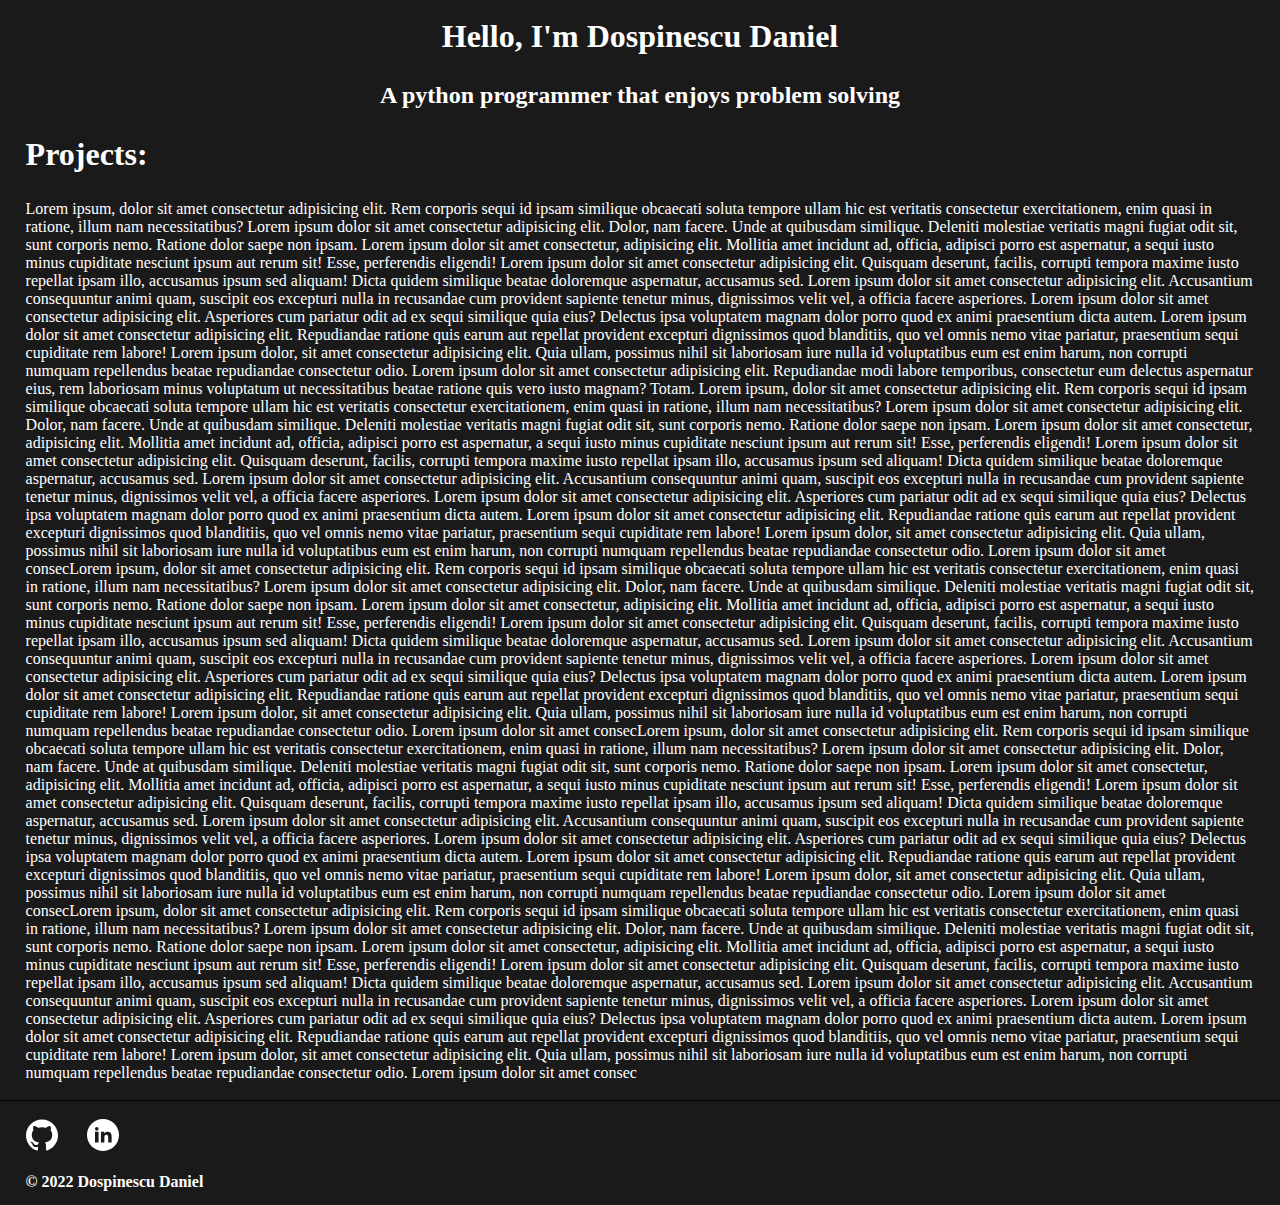
==== commit 116911c1: "replace template website with website made by me" ====
--- a/Website/index.html
+++ b/Website/index.html
@@ -1,215 +1,68 @@
-<!DOCTYPE HTML>
-<!--
-	Forty by HTML5 UP
-	html5up.net | @ajlkn
-	Free for personal and commercial use under the CCA 3.0 license (html5up.net/license)
--->
-<html>
-	<head>
-		<title>Forty by HTML5 UP</title>
-		<meta charset="utf-8" />
-		<meta name="viewport" content="width=device-width, initial-scale=1, user-scalable=no" />
-		<link rel="stylesheet" href="assets/css/main.css" />
-		<noscript><link rel="stylesheet" href="assets/css/noscript.css" /></noscript>
-	</head>
-	<body class="is-preload">
+<!DOCTYPE html>
+<html lang="en">
+<head>
+    <meta charset="UTF-8">
+    <meta http-equiv="X-UA-Compatible" content="IE=edge">
+    <meta name="viewport" content="width=device-width, initial-scale=1.0">
+    <link rel="stylesheet" href="css/style.css">
+    <title>Portfolio website</title>
+</head>
+<body>
+    <div class="centered-title">
+        <h1>Hello, I'm Dospinescu Daniel</h1>
+        <h2>A python programmer that enjoys problem solving</h2>
+    </div>
+    
 
-		<!-- Wrapper -->
-			<div id="wrapper">
+    <h1>Projects:</h1>
 
-				<!-- Header -->
-					<header id="header" class="alt">
-						<a href="index.html" class="logo"><strong>Forty</strong> <span>by HTML5 UP</span></a>
-						<nav>
-							<a href="#menu">Menu</a>
-						</nav>
-					</header>
-
-				<!-- Menu -->
-					<nav id="menu">
-						<ul class="links">
-							<li><a href="index.html">Home</a></li>
-							<li><a href="landing.html">Landing</a></li>
-							<li><a href="generic.html">Generic</a></li>
-							<li><a href="elements.html">Elements</a></li>
-						</ul>
-						<ul class="actions stacked">
-							<li><a href="#" class="button primary fit">Get Started</a></li>
-							<li><a href="#" class="button fit">Log In</a></li>
-						</ul>
-					</nav>
-
-				<!-- Banner -->
-					<section id="banner" class="major">
-						<div class="inner">
-							<header class="major">
-								<h1>Hi, my name is Forty</h1>
-							</header>
-							<div class="content">
-								<p>A responsive site template designed by HTML5 UP<br />
-								and released under the Creative Commons.</p>
-								<ul class="actions">
-									<li><a href="#one" class="button next scrolly">Get Started</a></li>
-								</ul>
-							</div>
-						</div>
-					</section>
-
-				<!-- Main -->
-					<div id="main">
-
-						<!-- One -->
-							<section id="one" class="tiles">
-								<article>
-									<span class="image">
-										<img src="images/pic01.jpg" alt="" />
-									</span>
-									<header class="major">
-										<h3><a href="landing.html" class="link">Aliquam</a></h3>
-										<p>Ipsum dolor sit amet</p>
-									</header>
-								</article>
-								<article>
-									<span class="image">
-										<img src="images/pic02.jpg" alt="" />
-									</span>
-									<header class="major">
-										<h3><a href="landing.html" class="link">Tempus</a></h3>
-										<p>feugiat amet tempus</p>
-									</header>
-								</article>
-								<article>
-									<span class="image">
-										<img src="images/pic03.jpg" alt="" />
-									</span>
-									<header class="major">
-										<h3><a href="landing.html" class="link">Magna</a></h3>
-										<p>Lorem etiam nullam</p>
-									</header>
-								</article>
-								<article>
-									<span class="image">
-										<img src="images/pic04.jpg" alt="" />
-									</span>
-									<header class="major">
-										<h3><a href="landing.html" class="link">Ipsum</a></h3>
-										<p>Nisl sed aliquam</p>
-									</header>
-								</article>
-								<article>
-									<span class="image">
-										<img src="images/pic05.jpg" alt="" />
-									</span>
-									<header class="major">
-										<h3><a href="landing.html" class="link">Consequat</a></h3>
-										<p>Ipsum dolor sit amet</p>
-									</header>
-								</article>
-								<article>
-									<span class="image">
-										<img src="images/pic06.jpg" alt="" />
-									</span>
-									<header class="major">
-										<h3><a href="landing.html" class="link">Etiam</a></h3>
-										<p>Feugiat amet tempus</p>
-									</header>
-								</article>
-							</section>
-
-						<!-- Two -->
-							<section id="two">
-								<div class="inner">
-									<header class="major">
-										<h2>Massa libero</h2>
-									</header>
-									<p>Nullam et orci eu lorem consequat tincidunt vivamus et sagittis libero. Mauris aliquet magna magna sed nunc rhoncus pharetra. Pellentesque condimentum sem. In efficitur ligula tate urna. Maecenas laoreet massa vel lacinia pellentesque lorem ipsum dolor. Nullam et orci eu lorem consequat tincidunt. Vivamus et sagittis libero. Mauris aliquet magna magna sed nunc rhoncus amet pharetra et feugiat tempus.</p>
-									<ul class="actions">
-										<li><a href="landing.html" class="button next">Get Started</a></li>
-									</ul>
-								</div>
-							</section>
-
-					</div>
-
-				<!-- Contact -->
-					<section id="contact">
-						<div class="inner">
-							<section>
-								<form method="post" action="#">
-									<div class="fields">
-										<div class="field half">
-											<label for="name">Name</label>
-											<input type="text" name="name" id="name" />
-										</div>
-										<div class="field half">
-											<label for="email">Email</label>
-											<input type="text" name="email" id="email" />
-										</div>
-										<div class="field">
-											<label for="message">Message</label>
-											<textarea name="message" id="message" rows="6"></textarea>
-										</div>
-									</div>
-									<ul class="actions">
-										<li><input type="submit" value="Send Message" class="primary" /></li>
-										<li><input type="reset" value="Clear" /></li>
-									</ul>
-								</form>
-							</section>
-							<section class="split">
-								<section>
-									<div class="contact-method">
-										<span class="icon solid alt fa-envelope"></span>
-										<h3>Email</h3>
-										<a href="#">information@untitled.tld</a>
-									</div>
-								</section>
-								<section>
-									<div class="contact-method">
-										<span class="icon solid alt fa-phone"></span>
-										<h3>Phone</h3>
-										<span>(000) 000-0000 x12387</span>
-									</div>
-								</section>
-								<section>
-									<div class="contact-method">
-										<span class="icon solid alt fa-home"></span>
-										<h3>Address</h3>
-										<span>1234 Somewhere Road #5432<br />
-										Nashville, TN 00000<br />
-										United States of America</span>
-									</div>
-								</section>
-							</section>
-						</div>
-					</section>
-
-				<!-- Footer -->
-					<footer id="footer">
-						<div class="inner">
-							<ul class="icons">
-								<li><a href="#" class="icon brands alt fa-twitter"><span class="label">Twitter</span></a></li>
-								<li><a href="#" class="icon brands alt fa-facebook-f"><span class="label">Facebook</span></a></li>
-								<li><a href="#" class="icon brands alt fa-instagram"><span class="label">Instagram</span></a></li>
-								<li><a href="#" class="icon brands alt fa-github"><span class="label">GitHub</span></a></li>
-								<li><a href="#" class="icon brands alt fa-linkedin-in"><span class="label">LinkedIn</span></a></li>
-							</ul>
-							<ul class="copyright">
-								<li>&copy; Untitled</li><li>Design: <a href="https://html5up.net">HTML5 UP</a></li>
-							</ul>
-						</div>
-					</footer>
-
-			</div>
-
-		<!-- Scripts -->
-			<script src="assets/js/jquery.min.js"></script>
-			<script src="assets/js/jquery.scrolly.min.js"></script>
-			<script src="assets/js/jquery.scrollex.min.js"></script>
-			<script src="assets/js/browser.min.js"></script>
-			<script src="assets/js/breakpoints.min.js"></script>
-			<script src="assets/js/util.js"></script>
-			<script src="assets/js/main.js"></script>
-
-	</body>
+    <p>Lorem ipsum, dolor sit amet consectetur adipisicing elit. Rem corporis sequi id ipsam similique obcaecati soluta tempore ullam hic est veritatis consectetur exercitationem, enim quasi in ratione, illum nam necessitatibus?
+        Lorem ipsum dolor sit amet consectetur adipisicing elit. Dolor, nam facere. Unde at quibusdam similique. Deleniti molestiae veritatis magni fugiat odit sit, sunt corporis nemo. Ratione dolor saepe non ipsam.
+        Lorem ipsum dolor sit amet consectetur, adipisicing elit. Mollitia amet incidunt ad, officia, adipisci porro est aspernatur, a sequi iusto minus cupiditate nesciunt ipsum aut rerum sit! Esse, perferendis eligendi!
+        Lorem ipsum dolor sit amet consectetur adipisicing elit. Quisquam deserunt, facilis, corrupti tempora maxime iusto repellat ipsam illo, accusamus ipsum sed aliquam! Dicta quidem similique beatae doloremque aspernatur, accusamus sed.
+        Lorem ipsum dolor sit amet consectetur adipisicing elit. Accusantium consequuntur animi quam, suscipit eos excepturi nulla in recusandae cum provident sapiente tenetur minus, dignissimos velit vel, a officia facere asperiores.
+        Lorem ipsum dolor sit amet consectetur adipisicing elit. Asperiores cum pariatur odit ad ex sequi similique quia eius? Delectus ipsa voluptatem magnam dolor porro quod ex animi praesentium dicta autem.
+        Lorem ipsum dolor sit amet consectetur adipisicing elit. Repudiandae ratione quis earum aut repellat provident excepturi dignissimos quod blanditiis, quo vel omnis nemo vitae pariatur, praesentium sequi cupiditate rem labore!
+        Lorem ipsum dolor, sit amet consectetur adipisicing elit. Quia ullam, possimus nihil sit laboriosam iure nulla id voluptatibus eum est enim harum, non corrupti numquam repellendus beatae repudiandae consectetur odio.
+        Lorem ipsum dolor sit amet consectetur adipisicing elit. Repudiandae modi labore temporibus, consectetur eum delectus aspernatur eius, rem laboriosam minus voluptatum ut necessitatibus beatae ratione quis vero iusto magnam? Totam.
+        Lorem ipsum, dolor sit amet consectetur adipisicing elit. Rem corporis sequi id ipsam similique obcaecati soluta tempore ullam hic est veritatis consectetur exercitationem, enim quasi in ratione, illum nam necessitatibus?
+        Lorem ipsum dolor sit amet consectetur adipisicing elit. Dolor, nam facere. Unde at quibusdam similique. Deleniti molestiae veritatis magni fugiat odit sit, sunt corporis nemo. Ratione dolor saepe non ipsam.
+        Lorem ipsum dolor sit amet consectetur, adipisicing elit. Mollitia amet incidunt ad, officia, adipisci porro est aspernatur, a sequi iusto minus cupiditate nesciunt ipsum aut rerum sit! Esse, perferendis eligendi!
+        Lorem ipsum dolor sit amet consectetur adipisicing elit. Quisquam deserunt, facilis, corrupti tempora maxime iusto repellat ipsam illo, accusamus ipsum sed aliquam! Dicta quidem similique beatae doloremque aspernatur, accusamus sed.
+        Lorem ipsum dolor sit amet consectetur adipisicing elit. Accusantium consequuntur animi quam, suscipit eos excepturi nulla in recusandae cum provident sapiente tenetur minus, dignissimos velit vel, a officia facere asperiores.
+        Lorem ipsum dolor sit amet consectetur adipisicing elit. Asperiores cum pariatur odit ad ex sequi similique quia eius? Delectus ipsa voluptatem magnam dolor porro quod ex animi praesentium dicta autem.
+        Lorem ipsum dolor sit amet consectetur adipisicing elit. Repudiandae ratione quis earum aut repellat provident excepturi dignissimos quod blanditiis, quo vel omnis nemo vitae pariatur, praesentium sequi cupiditate rem labore!
+        Lorem ipsum dolor, sit amet consectetur adipisicing elit. Quia ullam, possimus nihil sit laboriosam iure nulla id voluptatibus eum est enim harum, non corrupti numquam repellendus beatae repudiandae consectetur odio.
+        Lorem ipsum dolor sit amet consecLorem ipsum, dolor sit amet consectetur adipisicing elit. Rem corporis sequi id ipsam similique obcaecati soluta tempore ullam hic est veritatis consectetur exercitationem, enim quasi in ratione, illum nam necessitatibus?
+        Lorem ipsum dolor sit amet consectetur adipisicing elit. Dolor, nam facere. Unde at quibusdam similique. Deleniti molestiae veritatis magni fugiat odit sit, sunt corporis nemo. Ratione dolor saepe non ipsam.
+        Lorem ipsum dolor sit amet consectetur, adipisicing elit. Mollitia amet incidunt ad, officia, adipisci porro est aspernatur, a sequi iusto minus cupiditate nesciunt ipsum aut rerum sit! Esse, perferendis eligendi!
+        Lorem ipsum dolor sit amet consectetur adipisicing elit. Quisquam deserunt, facilis, corrupti tempora maxime iusto repellat ipsam illo, accusamus ipsum sed aliquam! Dicta quidem similique beatae doloremque aspernatur, accusamus sed.
+        Lorem ipsum dolor sit amet consectetur adipisicing elit. Accusantium consequuntur animi quam, suscipit eos excepturi nulla in recusandae cum provident sapiente tenetur minus, dignissimos velit vel, a officia facere asperiores.
+        Lorem ipsum dolor sit amet consectetur adipisicing elit. Asperiores cum pariatur odit ad ex sequi similique quia eius? Delectus ipsa voluptatem magnam dolor porro quod ex animi praesentium dicta autem.
+        Lorem ipsum dolor sit amet consectetur adipisicing elit. Repudiandae ratione quis earum aut repellat provident excepturi dignissimos quod blanditiis, quo vel omnis nemo vitae pariatur, praesentium sequi cupiditate rem labore!
+        Lorem ipsum dolor, sit amet consectetur adipisicing elit. Quia ullam, possimus nihil sit laboriosam iure nulla id voluptatibus eum est enim harum, non corrupti numquam repellendus beatae repudiandae consectetur odio.
+        Lorem ipsum dolor sit amet consecLorem ipsum, dolor sit amet consectetur adipisicing elit. Rem corporis sequi id ipsam similique obcaecati soluta tempore ullam hic est veritatis consectetur exercitationem, enim quasi in ratione, illum nam necessitatibus?
+        Lorem ipsum dolor sit amet consectetur adipisicing elit. Dolor, nam facere. Unde at quibusdam similique. Deleniti molestiae veritatis magni fugiat odit sit, sunt corporis nemo. Ratione dolor saepe non ipsam.
+        Lorem ipsum dolor sit amet consectetur, adipisicing elit. Mollitia amet incidunt ad, officia, adipisci porro est aspernatur, a sequi iusto minus cupiditate nesciunt ipsum aut rerum sit! Esse, perferendis eligendi!
+        Lorem ipsum dolor sit amet consectetur adipisicing elit. Quisquam deserunt, facilis, corrupti tempora maxime iusto repellat ipsam illo, accusamus ipsum sed aliquam! Dicta quidem similique beatae doloremque aspernatur, accusamus sed.
+        Lorem ipsum dolor sit amet consectetur adipisicing elit. Accusantium consequuntur animi quam, suscipit eos excepturi nulla in recusandae cum provident sapiente tenetur minus, dignissimos velit vel, a officia facere asperiores.
+        Lorem ipsum dolor sit amet consectetur adipisicing elit. Asperiores cum pariatur odit ad ex sequi similique quia eius? Delectus ipsa voluptatem magnam dolor porro quod ex animi praesentium dicta autem.
+        Lorem ipsum dolor sit amet consectetur adipisicing elit. Repudiandae ratione quis earum aut repellat provident excepturi dignissimos quod blanditiis, quo vel omnis nemo vitae pariatur, praesentium sequi cupiditate rem labore!
+        Lorem ipsum dolor, sit amet consectetur adipisicing elit. Quia ullam, possimus nihil sit laboriosam iure nulla id voluptatibus eum est enim harum, non corrupti numquam repellendus beatae repudiandae consectetur odio.
+        Lorem ipsum dolor sit amet consecLorem ipsum, dolor sit amet consectetur adipisicing elit. Rem corporis sequi id ipsam similique obcaecati soluta tempore ullam hic est veritatis consectetur exercitationem, enim quasi in ratione, illum nam necessitatibus?
+        Lorem ipsum dolor sit amet consectetur adipisicing elit. Dolor, nam facere. Unde at quibusdam similique. Deleniti molestiae veritatis magni fugiat odit sit, sunt corporis nemo. Ratione dolor saepe non ipsam.
+        Lorem ipsum dolor sit amet consectetur, adipisicing elit. Mollitia amet incidunt ad, officia, adipisci porro est aspernatur, a sequi iusto minus cupiditate nesciunt ipsum aut rerum sit! Esse, perferendis eligendi!
+        Lorem ipsum dolor sit amet consectetur adipisicing elit. Quisquam deserunt, facilis, corrupti tempora maxime iusto repellat ipsam illo, accusamus ipsum sed aliquam! Dicta quidem similique beatae doloremque aspernatur, accusamus sed.
+        Lorem ipsum dolor sit amet consectetur adipisicing elit. Accusantium consequuntur animi quam, suscipit eos excepturi nulla in recusandae cum provident sapiente tenetur minus, dignissimos velit vel, a officia facere asperiores.
+        Lorem ipsum dolor sit amet consectetur adipisicing elit. Asperiores cum pariatur odit ad ex sequi similique quia eius? Delectus ipsa voluptatem magnam dolor porro quod ex animi praesentium dicta autem.
+        Lorem ipsum dolor sit amet consectetur adipisicing elit. Repudiandae ratione quis earum aut repellat provident excepturi dignissimos quod blanditiis, quo vel omnis nemo vitae pariatur, praesentium sequi cupiditate rem labore!
+        Lorem ipsum dolor, sit amet consectetur adipisicing elit. Quia ullam, possimus nihil sit laboriosam iure nulla id voluptatibus eum est enim harum, non corrupti numquam repellendus beatae repudiandae consectetur odio.
+        Lorem ipsum dolor sit amet consec
+    </p>
+    <footer id="footer">
+        <a href="https://github.com/dospix" target="_blank"><img id="vector-graphics" src="images/github.svg" alt="GitHub"/></a>
+        <a href="" target="_blank"><img id="vector-graphics" src="images/linked_in.svg" alt="LinkedIn"/></a>
+        <h4 id="copyright">&copy; 2022 Dospinescu Daniel</h5>
+    </footer>
+</body>
 </html>--- a/Website/css/style.css
+++ b/Website/css/style.css
@@ -0,0 +1,34 @@
+* {
+    background-color: rgb(27, 26, 26);
+    color: white;
+}
+
+html body {
+    margin: 0;
+    padding: 0;
+}
+
+h1, h2, h3, h4, h5, h6, p {
+    padding: 1vh 1vw 1vh 1vw;
+    margin: 1vh 1vw 1vh 1vw;
+}
+
+.centered-title {
+    text-align: center;
+}
+
+#footer {
+    border-top: 0.2vh solid black;
+    height: 10vh;
+    background: rgb(27, 26, 26);
+}
+
+#vector-graphics {
+    padding: 2vh 0 1vh 2vw;
+    width: 2.5vw;
+}
+
+#copyright {
+    margin-top: 0;
+    padding: 1vh 0 1.5vh 1vw;
+}